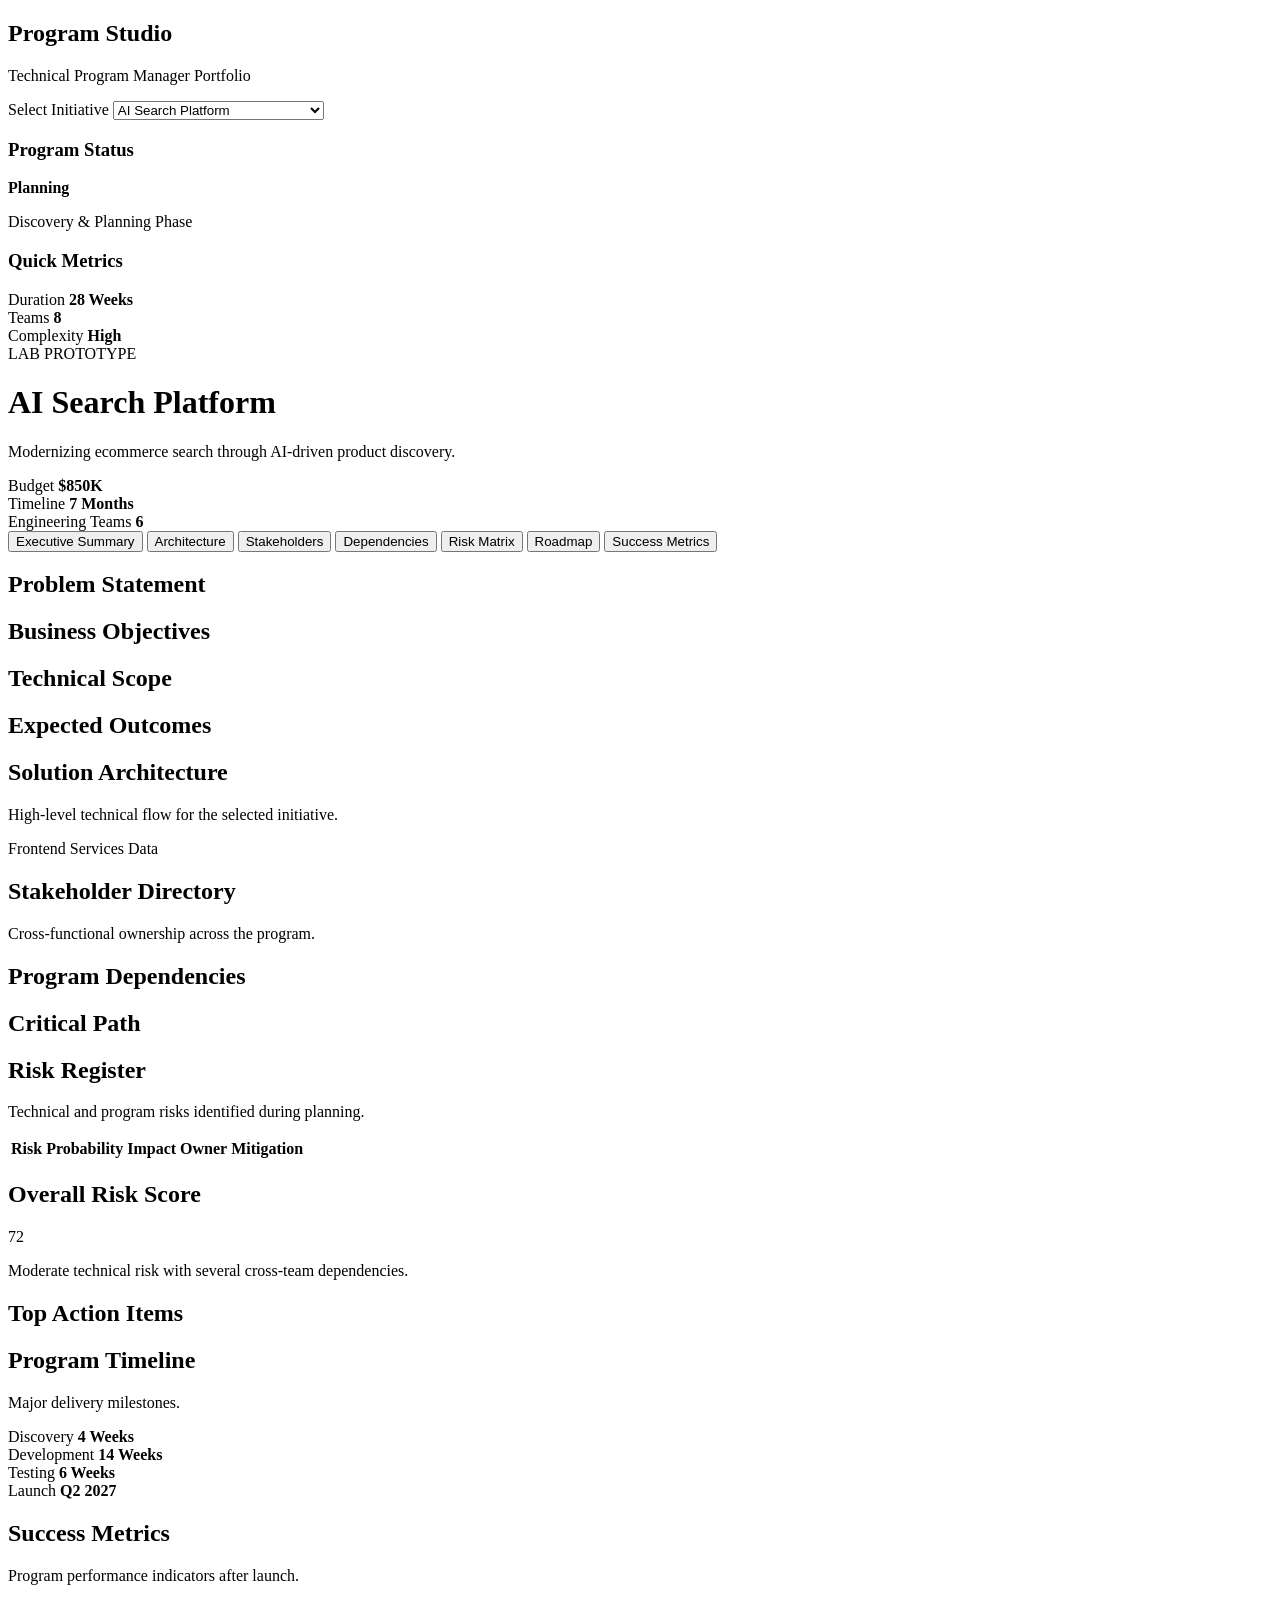
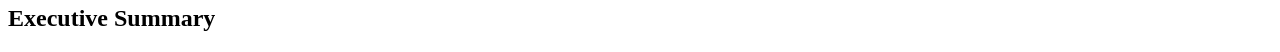
==== tpm-dashboard/index.html @ 2ed8edb3 "Create index.html" ====
<!DOCTYPE html>
<html lang="en">

<head>

    <meta charset="UTF-8">
    <meta name="viewport" content="width=device-width, initial-scale=1.0">

    <title>Technical Program Studio</title>

    <link rel="stylesheet" href="style.css">

    <link rel="preconnect" href="https://fonts.googleapis.com">
    <link rel="preconnect" href="https://fonts.gstatic.com" crossorigin>

    <link href="https://fonts.googleapis.com/css2?family=Inter:wght@300;400;500;600;700&display=swap" rel="stylesheet">

</head>

<body>

<div class="app">
    
<!-- Sidebar -->

    <aside class="sidebar">

        <div class="logo">

            <h2>Program Studio</h2>
            <p>Technical Program Manager Portfolio</p>

        </div>

        <div class="program-selector">

            <label>Select Initiative</label>

            <select id="programSelect">

                <option value="search">AI Search Platform</option>

                <option value="global">Global Ecommerce Expansion</option>

                <option value="recommendation">Recommendation Engine</option>

                <option value="identity">Identity & Authentication</option>

                <option value="privacy">Privacy Compliance Framework</option>

                <option value="payments">Payment Modernization</option>

                <option value="inventory">Inventory Synchronization</option>

                <option value="warehouse">Data Warehouse Migration</option>

                <option value="mobile">Mobile Commerce App</option>

                <option value="support">AI Customer Support</option>

                <option value="personalization">Personalization Platform</option>

                <option value="api">API Platform</option>

            </select>

        </div>

        <div class="sidebar-section">

            <h3>Program Status</h3>

            <div class="status-card">

                <span class="status-dot"></span>

                <div>

                    <strong id="statusLabel">Planning</strong>
                    <p id="statusDescription">Discovery & Planning Phase</p>

                </div>

            </div>

        </div>

        <div class="sidebar-section">

            <h3>Quick Metrics</h3>

            <div class="metric-mini">

                <span>Duration</span>
                <strong id="durationMini">28 Weeks</strong>

            </div>

            <div class="metric-mini">

                <span>Teams</span>
                <strong id="teamsMini">8</strong>

            </div>

            <div class="metric-mini">

                <span>Complexity</span>
                <strong id="complexityMini">High</strong>

            </div>

        </div>

    </aside>

<!-- Main Content -->

    <main class="main-content">


        <!-- HEADER -->

<header class="hero">
    <div>
        <span class="badge" id="badgeText">LAB PROTOTYPE</span>
        <h1 id="programTitle">
            AI Search Platform
        </h1>

                <p id="programSubtitle">

                    Modernizing ecommerce search through AI-driven product discovery.

                </p>

            </div>

            <div class="hero-stats">

                <div class="hero-stat">

                    <span>Budget</span>

                    <strong id="budget">$850K</strong>

                </div>

                <div class="hero-stat">

                    <span>Timeline</span>

                    <strong id="timeline">7 Months</strong>

                </div>

                <div class="hero-stat">

                    <span>Engineering Teams</span>

                    <strong id="engineeringTeams">6</strong>

                </div>

            </div>

        </header>


<!-- Navigation -->

        <nav class="tabs">

            <button class="tab active" data-tab="summary">

                Executive Summary

            </button>

            <button class="tab" data-tab="architecture">

                Architecture

            </button>

            <button class="tab" data-tab="stakeholders">

                Stakeholders

            </button>

            <button class="tab" data-tab="dependencies">

                Dependencies

            </button>

            <button class="tab" data-tab="risks">

                Risk Matrix

            </button>

            <button class="tab" data-tab="roadmap">

                Roadmap

            </button>

            <button class="tab" data-tab="kpis">

                Success Metrics

            </button>

        </nav>



        <!-- Summary -->

        <section class="tab-content active" id="summary">

            <div class="grid-2">

                <div class="card">

                    <h2>Problem Statement</h2>

                    <p id="problemStatement">

                    </p>

                </div>

                <div class="card">

                    <h2>Business Objectives</h2>

                    <ul id="objectiveList">

                    </ul>

                </div>

            </div>

            <div class="grid-2">

                <div class="card">

                    <h2>Technical Scope</h2>

                    <ul id="technicalScope">

                    </ul>

                </div>

                <div class="card">

                    <h2>Expected Outcomes</h2>

                    <ul id="expectedOutcomes">

                    </ul>

                </div>

            </div>

        </section>
        
        <!-- Architecture -->

        <section class="tab-content" id="architecture">

            <div class="card">

                <div class="section-header">

                    <div>
                        <h2>Solution Architecture</h2>
                        <p>High-level technical flow for the selected initiative.</p>
                    </div>

                    <div class="architecture-legend">

                        <span><span class="legend-dot frontend"></span>Frontend</span>
                        <span><span class="legend-dot service"></span>Services</span>
                        <span><span class="legend-dot data"></span>Data</span>

                    </div>

                </div>

                <div id="architectureDiagram" class="architecture-diagram">

                    <!-- JavaScript will build the architecture here -->

                </div>

            </div>

        </section>



        <!-- Stakeholders -->

        <section class="tab-content" id="stakeholders">

            <div class="section-title">

                <h2>Stakeholder Directory</h2>

                <p>Cross-functional ownership across the program.</p>

            </div>

            <div id="stakeholderGrid" class="stakeholder-grid">

                <!-- JS -->

            </div>

        </section>



        <!-- Dependencies -->

        <section class="tab-content" id="dependencies">

            <div class="grid-2">

                <div class="card">

                    <h2>Program Dependencies</h2>

                    <div id="dependencyList" class="dependency-list">

                        <!-- JS -->

                    </div>

                </div>

                <div class="card">

                    <h2>Critical Path</h2>

                    <div id="criticalPath" class="critical-path">

                        <!-- JS -->

                    </div>

                </div>

            </div>

        </section>



        <!-- Risk Matrix -->

        <section class="tab-content" id="risks">

            <div class="card">

                <div class="section-header">

                    <div>

                        <h2>Risk Register</h2>

                        <p>Technical and program risks identified during planning.</p>

                    </div>

                </div>

                <table class="risk-table">

                    <thead>

                        <tr>

                            <th>Risk</th>
                            <th>Probability</th>
                            <th>Impact</th>
                            <th>Owner</th>
                            <th>Mitigation</th>

                        </tr>

                    </thead>

                    <tbody id="riskTableBody">

                        <!-- JS -->

                    </tbody>

                </table>

            </div>


            <div class="grid-2">

                <div class="card">

                    <h2>Overall Risk Score</h2>

                    <div class="score-display">

                        <div class="score-circle">

                            <span id="riskScore">72</span>

                        </div>

                        <p id="riskSummary">

                            Moderate technical risk with several cross-team dependencies.

                        </p>

                    </div>

                </div>

                <div class="card">

                    <h2>Top Action Items</h2>

                    <ul id="riskActions">

                    </ul>

                </div>

            </div>

        </section>



        <!-- Roadmap -->

        <section class="tab-content" id="roadmap">

            <div class="card">

                <h2>Program Timeline</h2>

                <p class="section-subtitle">

                    Major delivery milestones.

                </p>

                <div id="timelineContainer" class="timeline-container">

                    <!-- JS -->

                </div>

            </div>



            <div class="grid-4 roadmap-stats">

                <div class="stat-card">

                    <span>Discovery</span>

                    <strong id="weeksDiscovery">4 Weeks</strong>

                </div>

                <div class="stat-card">

                    <span>Development</span>

                    <strong id="weeksDevelopment">14 Weeks</strong>

                </div>

                <div class="stat-card">

                    <span>Testing</span>

                    <strong id="weeksTesting">6 Weeks</strong>

                </div>

                <div class="stat-card">

                    <span>Launch</span>

                    <strong id="launchDate">Q2 2027</strong>

                </div>

            </div>

        </section>



        <!-- KPI -->

        <section class="tab-content" id="kpis">

            <div class="section-title">

                <h2>Success Metrics</h2>

                <p>Program performance indicators after launch.</p>

            </div>

            <div id="kpiGrid" class="kpi-grid">

                <!-- JS -->

            </div>



            <div class="card">

                <h2>Executive Summary</h2>

                <div id="executiveSummary" class="executive-summary">

                    <!-- JS -->

                </div>

            </div>

        </section>



    </main>

</div>

<script type="module" src="script.js"></script>

</body>

</html>
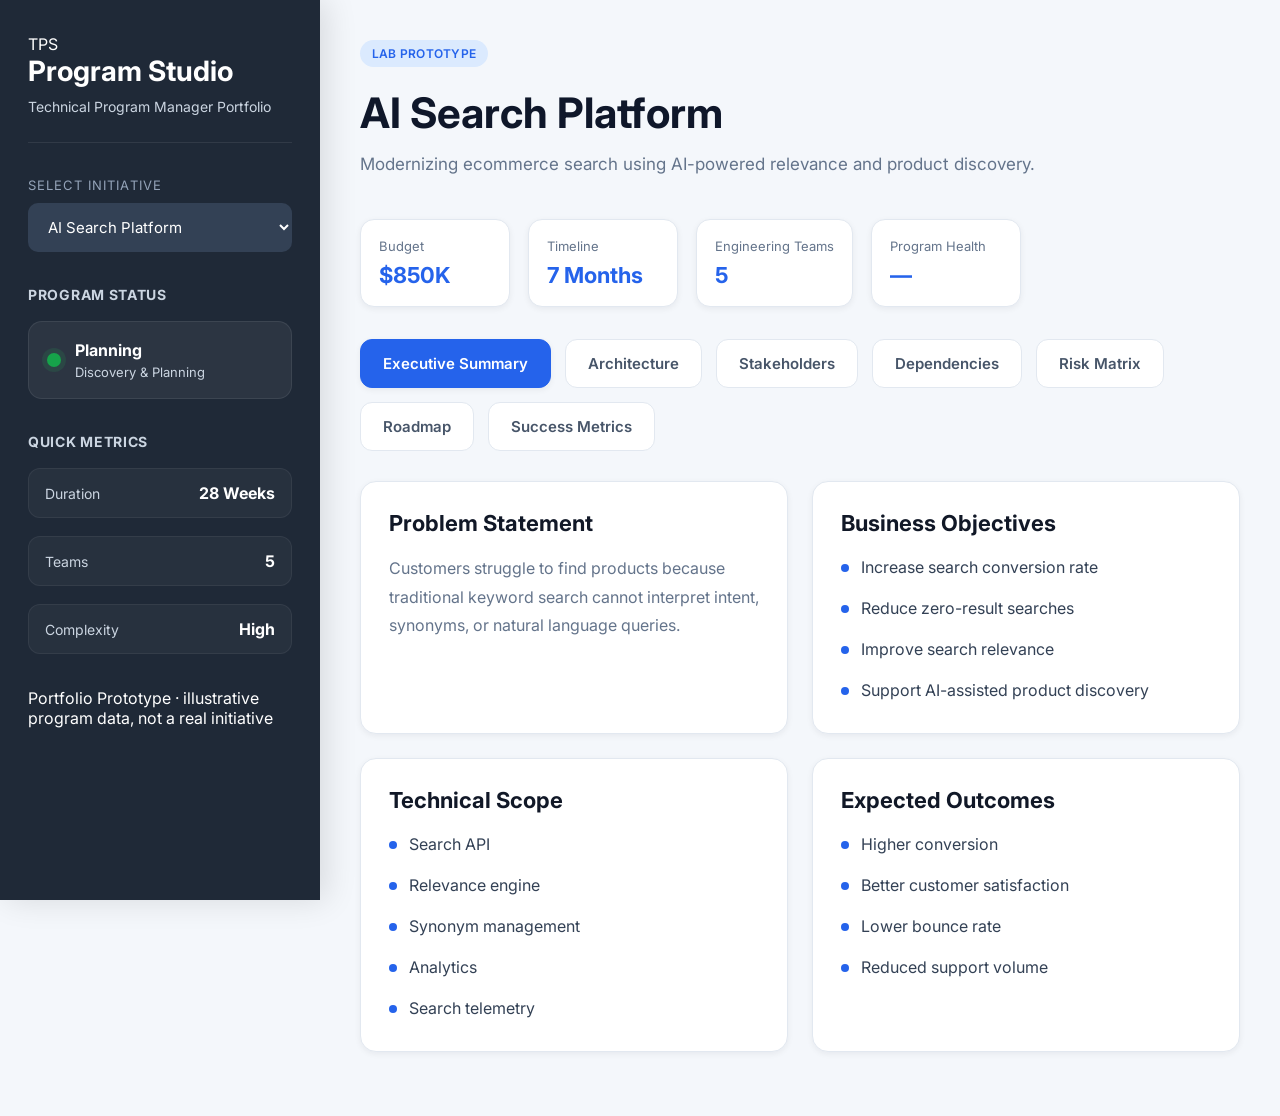
==== commit 311f1a36: "Update index.html" ====
--- a/tpm-dashboard/index.html
+++ b/tpm-dashboard/index.html
@@ -13,55 +13,43 @@
     <link rel="preconnect" href="https://fonts.googleapis.com">
     <link rel="preconnect" href="https://fonts.gstatic.com" crossorigin>
 
-    <link href="https://fonts.googleapis.com/css2?family=Inter:wght@300;400;500;600;700&display=swap" rel="stylesheet">
+    <link href="https://fonts.googleapis.com/css2?family=IBM+Plex+Mono:wght@400;500;600&family=Inter:wght@300;400;500;600;700;800&display=swap" rel="stylesheet">
 
 </head>
 
 <body>
 
 <div class="app">
-    
+
 <!-- Sidebar -->
 
     <aside class="sidebar">
 
         <div class="logo">
-
-            <h2>Program Studio</h2>
-            <p>Technical Program Manager Portfolio</p>
-
+            <span class="logo-mark">TPS</span>
+            <div>
+                <h2>Program Studio</h2>
+                <p>Technical Program Manager Portfolio</p>
+            </div>
         </div>
 
         <div class="program-selector">
 
-            <label>Select Initiative</label>
+            <label for="programSelect">Select Initiative</label>
 
             <select id="programSelect">
-
                 <option value="search">AI Search Platform</option>
-
                 <option value="global">Global Ecommerce Expansion</option>
-
                 <option value="recommendation">Recommendation Engine</option>
-
-                <option value="identity">Identity & Authentication</option>
-
+                <option value="identity">Identity &amp; Authentication</option>
                 <option value="privacy">Privacy Compliance Framework</option>
-
                 <option value="payments">Payment Modernization</option>
-
                 <option value="inventory">Inventory Synchronization</option>
-
                 <option value="warehouse">Data Warehouse Migration</option>
-
                 <option value="mobile">Mobile Commerce App</option>
-
                 <option value="support">AI Customer Support</option>
-
                 <option value="personalization">Personalization Platform</option>
-
                 <option value="api">API Platform</option>
-
             </select>
 
         </div>
@@ -71,16 +59,11 @@
             <h3>Program Status</h3>
 
             <div class="status-card">
-
-                <span class="status-dot"></span>
-
+                <span class="status-dot" id="statusDot"></span>
                 <div>
-
                     <strong id="statusLabel">Planning</strong>
-                    <p id="statusDescription">Discovery & Planning Phase</p>
-
-                </div>
-
+                    <p id="statusDescription">Discovery &amp; Planning Phase</p>
+                </div>
             </div>
 
         </div>
@@ -90,26 +73,24 @@
             <h3>Quick Metrics</h3>
 
             <div class="metric-mini">
-
                 <span>Duration</span>
                 <strong id="durationMini">28 Weeks</strong>
-
             </div>
 
             <div class="metric-mini">
-
                 <span>Teams</span>
                 <strong id="teamsMini">8</strong>
-
             </div>
 
             <div class="metric-mini">
-
                 <span>Complexity</span>
                 <strong id="complexityMini">High</strong>
-
-            </div>
-
+            </div>
+
+        </div>
+
+        <div class="sidebar-foot">
+            Portfolio Prototype &middot; illustrative program data, not a real initiative
         </div>
 
     </aside>
@@ -118,159 +99,77 @@
 
     <main class="main-content">
 
-
         <!-- HEADER -->
 
-<header class="hero">
-    <div>
-        <span class="badge" id="badgeText">LAB PROTOTYPE</span>
-        <h1 id="programTitle">
-            AI Search Platform
-        </h1>
-
+        <header class="hero">
+            <div class="hero-text">
+                <span class="badge" id="badgeText">LAB PROTOTYPE</span>
+                <h1 id="programTitle">AI Search Platform</h1>
                 <p id="programSubtitle">
-
                     Modernizing ecommerce search through AI-driven product discovery.
-
                 </p>
-
             </div>
 
             <div class="hero-stats">
-
                 <div class="hero-stat">
-
                     <span>Budget</span>
-
                     <strong id="budget">$850K</strong>
-
-                </div>
-
+                </div>
                 <div class="hero-stat">
-
                     <span>Timeline</span>
-
                     <strong id="timeline">7 Months</strong>
-
-                </div>
-
+                </div>
                 <div class="hero-stat">
-
                     <span>Engineering Teams</span>
-
                     <strong id="engineeringTeams">6</strong>
-
-                </div>
-
-            </div>
-
+                </div>
+                <div class="hero-stat is-health">
+                    <span>Program Health</span>
+                    <strong id="programHealth">&mdash;</strong>
+                </div>
+            </div>
         </header>
 
-
-<!-- Navigation -->
+        <!-- Navigation -->
 
         <nav class="tabs">
-
-            <button class="tab active" data-tab="summary">
-
-                Executive Summary
-
-            </button>
-
-            <button class="tab" data-tab="architecture">
-
-                Architecture
-
-            </button>
-
-            <button class="tab" data-tab="stakeholders">
-
-                Stakeholders
-
-            </button>
-
-            <button class="tab" data-tab="dependencies">
-
-                Dependencies
-
-            </button>
-
-            <button class="tab" data-tab="risks">
-
-                Risk Matrix
-
-            </button>
-
-            <button class="tab" data-tab="roadmap">
-
-                Roadmap
-
-            </button>
-
-            <button class="tab" data-tab="kpis">
-
-                Success Metrics
-
-            </button>
-
+            <button class="tab active" data-tab="summary">Executive Summary</button>
+            <button class="tab" data-tab="architecture">Architecture</button>
+            <button class="tab" data-tab="stakeholders">Stakeholders</button>
+            <button class="tab" data-tab="dependencies">Dependencies</button>
+            <button class="tab" data-tab="risks">Risk Matrix</button>
+            <button class="tab" data-tab="roadmap">Roadmap</button>
+            <button class="tab" data-tab="kpis">Success Metrics</button>
         </nav>
 
-
-
         <!-- Summary -->
 
         <section class="tab-content active" id="summary">
 
             <div class="grid-2">
-
-                <div class="card">
-
+                <div class="card">
                     <h2>Problem Statement</h2>
-
-                    <p id="problemStatement">
-
-                    </p>
-
-                </div>
-
-                <div class="card">
-
+                    <p id="problemStatement"></p>
+                </div>
+                <div class="card">
                     <h2>Business Objectives</h2>
-
-                    <ul id="objectiveList">
-
-                    </ul>
-
-                </div>
-
+                    <ul id="objectiveList" class="check-list"></ul>
+                </div>
             </div>
 
             <div class="grid-2">
-
-                <div class="card">
-
+                <div class="card">
                     <h2>Technical Scope</h2>
-
-                    <ul id="technicalScope">
-
-                    </ul>
-
-                </div>
-
-                <div class="card">
-
+                    <ul id="technicalScope" class="chip-list"></ul>
+                </div>
+                <div class="card">
                     <h2>Expected Outcomes</h2>
-
-                    <ul id="expectedOutcomes">
-
-                    </ul>
-
-                </div>
-
-            </div>
-
-        </section>
-        
+                    <ul id="expectedOutcomes" class="check-list"></ul>
+                </div>
+            </div>
+
+        </section>
+
         <!-- Architecture -->
 
         <section class="tab-content" id="architecture">
@@ -278,276 +177,159 @@
             <div class="card">
 
                 <div class="section-header">
-
                     <div>
                         <h2>Solution Architecture</h2>
-                        <p>High-level technical flow for the selected initiative.</p>
+                        <p>Request flow across the system, grouped by layer.</p>
                     </div>
 
                     <div class="architecture-legend">
-
                         <span><span class="legend-dot frontend"></span>Frontend</span>
                         <span><span class="legend-dot service"></span>Services</span>
                         <span><span class="legend-dot data"></span>Data</span>
-
                     </div>
-
                 </div>
 
                 <div id="architectureDiagram" class="architecture-diagram">
-
-                    <!-- JavaScript will build the architecture here -->
-
-                </div>
-
-            </div>
-
-        </section>
-
-
+                    <!-- JavaScript builds the lanes + connectors here -->
+                </div>
+
+            </div>
+
+        </section>
 
         <!-- Stakeholders -->
 
         <section class="tab-content" id="stakeholders">
 
             <div class="section-title">
-
                 <h2>Stakeholder Directory</h2>
-
                 <p>Cross-functional ownership across the program.</p>
-
-            </div>
-
-            <div id="stakeholderGrid" class="stakeholder-grid">
-
-                <!-- JS -->
-
-            </div>
-
-        </section>
-
-
+            </div>
+
+            <div id="stakeholderGrid" class="stakeholder-grid"></div>
+
+        </section>
 
         <!-- Dependencies -->
 
         <section class="tab-content" id="dependencies">
 
             <div class="grid-2">
-
-                <div class="card">
-
+                <div class="card">
                     <h2>Program Dependencies</h2>
-
-                    <div id="dependencyList" class="dependency-list">
-
-                        <!-- JS -->
-
+                    <div id="dependencyList" class="dependency-list"></div>
+                </div>
+                <div class="card">
+                    <h2>Critical Path</h2>
+                    <p class="section-subtitle">Dependencies not yet complete, in delivery order.</p>
+                    <div id="criticalPath" class="critical-path"></div>
+                </div>
+            </div>
+
+        </section>
+
+        <!-- Risk Matrix -->
+
+        <section class="tab-content" id="risks">
+
+            <div class="card">
+
+                <div class="section-header">
+                    <div>
+                        <h2>Risk Register</h2>
+                        <p>Plotted by probability and impact, identified during planning.</p>
                     </div>
-
-                </div>
-
-                <div class="card">
-
-                    <h2>Critical Path</h2>
-
-                    <div id="criticalPath" class="critical-path">
-
-                        <!-- JS -->
-
+                </div>
+
+                <div class="risk-matrix-wrapper">
+                    <div id="riskMatrix" class="risk-matrix"></div>
+                </div>
+
+            </div>
+
+            <div class="grid-2">
+                <div class="card">
+                    <h2>Risk Detail</h2>
+                    <table class="risk-table">
+                        <thead>
+                            <tr>
+                                <th>Risk</th>
+                                <th>Probability</th>
+                                <th>Impact</th>
+                                <th>Owner</th>
+                                <th>Mitigation</th>
+                            </tr>
+                        </thead>
+                        <tbody id="riskTableBody"></tbody>
+                    </table>
+                </div>
+
+                <div class="card">
+                    <h2>Composite Severity</h2>
+                    <div class="score-display">
+                        <div class="score-bar-wrap">
+                            <div class="score-bar-track">
+                                <div class="score-bar-fill" id="riskScoreBar"></div>
+                            </div>
+                            <span class="score-bar-value"><strong id="riskScore">72</strong> / 100</span>
+                        </div>
+                        <p id="riskSummary">Moderate technical risk with several cross-team dependencies.</p>
                     </div>
-
-                </div>
-
-            </div>
-
-        </section>
-
-
-
-        <!-- Risk Matrix -->
-
-        <section class="tab-content" id="risks">
+                    <h3 class="mini-heading">Top Action Items</h3>
+                    <ul id="riskActions" class="check-list"></ul>
+                </div>
+            </div>
+
+        </section>
+
+        <!-- Roadmap -->
+
+        <section class="tab-content" id="roadmap">
 
             <div class="card">
-
-                <div class="section-header">
-
-                    <div>
-
-                        <h2>Risk Register</h2>
-
-                        <p>Technical and program risks identified during planning.</p>
-
-                    </div>
-
-                </div>
-
-                <table class="risk-table">
-
-                    <thead>
-
-                        <tr>
-
-                            <th>Risk</th>
-                            <th>Probability</th>
-                            <th>Impact</th>
-                            <th>Owner</th>
-                            <th>Mitigation</th>
-
-                        </tr>
-
-                    </thead>
-
-                    <tbody id="riskTableBody">
-
-                        <!-- JS -->
-
-                    </tbody>
-
-                </table>
-
-            </div>
-
-
-            <div class="grid-2">
-
-                <div class="card">
-
-                    <h2>Overall Risk Score</h2>
-
-                    <div class="score-display">
-
-                        <div class="score-circle">
-
-                            <span id="riskScore">72</span>
-
-                        </div>
-
-                        <p id="riskSummary">
-
-                            Moderate technical risk with several cross-team dependencies.
-
-                        </p>
-
-                    </div>
-
-                </div>
-
-                <div class="card">
-
-                    <h2>Top Action Items</h2>
-
-                    <ul id="riskActions">
-
-                    </ul>
-
-                </div>
-
-            </div>
-
-        </section>
-
-
-
-        <!-- Roadmap -->
-
-        <section class="tab-content" id="roadmap">
+                <h2>Program Timeline</h2>
+                <p class="section-subtitle">Major delivery milestones. Current phase reflects live program status.</p>
+                <div id="timelineContainer" class="timeline-container"></div>
+            </div>
+
+            <div class="grid-4 roadmap-stats">
+                <div class="stat-card">
+                    <span>Discovery</span>
+                    <strong id="weeksDiscovery">4 Weeks</strong>
+                </div>
+                <div class="stat-card">
+                    <span>Development</span>
+                    <strong id="weeksDevelopment">14 Weeks</strong>
+                </div>
+                <div class="stat-card">
+                    <span>Testing</span>
+                    <strong id="weeksTesting">6 Weeks</strong>
+                </div>
+                <div class="stat-card">
+                    <span>Launch</span>
+                    <strong id="launchDate">Q2 2027</strong>
+                </div>
+            </div>
+
+        </section>
+
+        <!-- KPI -->
+
+        <section class="tab-content" id="kpis">
+
+            <div class="section-title">
+                <h2>Success Metrics</h2>
+                <p>Program performance indicators after launch.</p>
+            </div>
+
+            <div id="kpiGrid" class="kpi-grid"></div>
 
             <div class="card">
-
-                <h2>Program Timeline</h2>
-
-                <p class="section-subtitle">
-
-                    Major delivery milestones.
-
-                </p>
-
-                <div id="timelineContainer" class="timeline-container">
-
-                    <!-- JS -->
-
-                </div>
-
-            </div>
-
-
-
-            <div class="grid-4 roadmap-stats">
-
-                <div class="stat-card">
-
-                    <span>Discovery</span>
-
-                    <strong id="weeksDiscovery">4 Weeks</strong>
-
-                </div>
-
-                <div class="stat-card">
-
-                    <span>Development</span>
-
-                    <strong id="weeksDevelopment">14 Weeks</strong>
-
-                </div>
-
-                <div class="stat-card">
-
-                    <span>Testing</span>
-
-                    <strong id="weeksTesting">6 Weeks</strong>
-
-                </div>
-
-                <div class="stat-card">
-
-                    <span>Launch</span>
-
-                    <strong id="launchDate">Q2 2027</strong>
-
-                </div>
-
-            </div>
-
-        </section>
-
-
-
-        <!-- KPI -->
-
-        <section class="tab-content" id="kpis">
-
-            <div class="section-title">
-
-                <h2>Success Metrics</h2>
-
-                <p>Program performance indicators after launch.</p>
-
-            </div>
-
-            <div id="kpiGrid" class="kpi-grid">
-
-                <!-- JS -->
-
-            </div>
-
-
-
-            <div class="card">
-
                 <h2>Executive Summary</h2>
-
-                <div id="executiveSummary" class="executive-summary">
-
-                    <!-- JS -->
-
-                </div>
-
-            </div>
-
-        </section>
-
-
+                <div id="executiveSummary" class="executive-summary"></div>
+            </div>
+
+        </section>
 
     </main>
 
--- a/tpm-dashboard/style.css
+++ b/tpm-dashboard/style.css
@@ -0,0 +1,1957 @@
+:root{
+
+    --bg:#f4f7fb;
+    --surface:#ffffff;
+    --surface-2:#f9fbfd;
+
+    --sidebar:#1f2937;
+    --sidebar-light:#334155;
+
+    --primary:#2563eb;
+    --primary-light:#dbeafe;
+
+    --success:#16a34a;
+    --warning:#d97706;
+    --danger:#dc2626;
+
+    --text:#111827;
+    --text-light:#64748b;
+
+    --border:#e2e8f0;
+
+    --shadow-sm:0 2px 6px rgba(15,23,42,.06);
+    --shadow:0 10px 30px rgba(15,23,42,.08);
+    --shadow-lg:0 18px 40px rgba(15,23,42,.12);
+
+    --radius:14px;
+
+    --transition:.25s ease;
+
+}
+
+*{
+    margin:0;
+    padding:0;
+    box-sizing:border-box;
+}
+
+html{
+    scroll-behavior:smooth;
+}
+
+body{
+
+    font-family:'Inter',sans-serif;
+    background:var(--bg);
+    color:var(--text);
+
+    min-height:100vh;
+
+}
+
+img{
+    max-width:100%;
+    display:block;
+}
+
+button,
+select{
+
+    font-family:inherit;
+
+}
+
+ul{
+
+    list-style:none;
+
+}
+
+a{
+
+    text-decoration:none;
+    color:inherit;
+
+}
+
+::-webkit-scrollbar{
+
+    width:10px;
+
+}
+
+::-webkit-scrollbar-track{
+
+    background:#eef2f7;
+
+}
+
+::-webkit-scrollbar-thumb{
+
+    background:#c7d2e0;
+    border-radius:20px;
+
+}
+
+::-webkit-scrollbar-thumb:hover{
+
+    background:#94a3b8;
+
+}
+.app{
+
+    display:grid;
+
+    grid-template-columns:320px 1fr;
+
+    min-height:100vh;
+
+}
+
+.sidebar{
+
+    background:var(--sidebar);
+
+    color:white;
+
+    display:flex;
+    flex-direction:column;
+
+    padding:34px 28px;
+
+    gap:34px;
+
+    box-shadow:6px 0 30px rgba(0,0,0,.12);
+
+    position:sticky;
+    top:0;
+
+    height:100vh;
+
+    overflow:auto;
+
+}
+
+.logo{
+
+    border-bottom:1px solid rgba(255,255,255,.08);
+
+    padding-bottom:24px;
+
+}
+
+.logo h2{
+
+    font-size:28px;
+
+    font-weight:700;
+
+    margin-bottom:8px;
+
+}
+
+.logo p{
+
+    color:#cbd5e1;
+
+    font-size:14px;
+
+    line-height:1.6;
+
+}
+
+.program-selector{
+
+    display:flex;
+
+    flex-direction:column;
+
+    gap:10px;
+
+}
+
+.program-selector label{
+
+    font-size:13px;
+
+    text-transform:uppercase;
+
+    letter-spacing:.08em;
+
+    color:#94a3b8;
+
+}
+
+.program-selector select{
+
+    background:#334155;
+
+    color:white;
+
+    border:none;
+
+    border-radius:10px;
+
+    padding:14px 16px;
+
+    font-size:15px;
+
+    cursor:pointer;
+
+    transition:var(--transition);
+
+}
+
+.program-selector select:hover{
+
+    background:#3d4f67;
+
+}
+
+.program-selector select:focus{
+
+    outline:2px solid var(--primary);
+
+}
+
+.sidebar-section{
+
+    display:flex;
+
+    flex-direction:column;
+
+    gap:18px;
+
+}
+
+.sidebar-section h3{
+
+    color:#cbd5e1;
+
+    font-size:14px;
+
+    letter-spacing:.05em;
+
+    text-transform:uppercase;
+
+}
+
+.status-card{
+
+    display:flex;
+
+    align-items:center;
+
+    gap:14px;
+
+    padding:18px;
+
+    border-radius:14px;
+
+    background:rgba(255,255,255,.06);
+
+    border:1px solid rgba(255,255,255,.08);
+
+}
+
+.status-card strong{
+
+    display:block;
+
+    margin-bottom:4px;
+
+}
+
+.status-card p{
+
+    color:#cbd5e1;
+
+    font-size:13px;
+
+}
+
+.status-dot{
+
+    width:14px;
+
+    height:14px;
+
+    border-radius:50%;
+
+    background:var(--success);
+
+    box-shadow:
+
+        0 0 0 5px rgba(34,197,94,.12);
+
+}
+
+.metric-mini{
+
+    display:flex;
+
+    justify-content:space-between;
+
+    align-items:center;
+
+    padding:14px 16px;
+
+    background:rgba(255,255,255,.04);
+
+    border-radius:12px;
+
+    border:1px solid rgba(255,255,255,.06);
+
+    transition:var(--transition);
+
+}
+
+.metric-mini:hover{
+
+    transform:translateX(4px);
+
+    background:rgba(255,255,255,.08);
+
+}
+
+.metric-mini span{
+
+    color:#cbd5e1;
+
+    font-size:14px;
+
+}
+
+.metric-mini strong{
+
+    font-size:16px;
+
+}
+
+.main-content{
+
+    padding:40px;
+
+    overflow:auto;
+
+}
+
+.hero{
+    display:flex;
+    justify-content:space-between;
+    align-items:flex-start;
+    gap:40px;
+    margin-bottom:32px;
+}
+
+.badge {
+    display: inline-block;
+    background: #dbeafe;
+    color: #2563eb;
+    padding: 8px 16px;
+    border-radius: 30px;
+    font-size: 12px;
+    font-weight: 700;
+    letter-spacing: .1em;
+    text-transform: uppercase;
+    margin-bottom: 20px;
+}
+
+.hero h1{
+    font-size:42px;
+    font-weight:700;
+    margin-bottom:12px;
+    color:#0f172a;
+}
+
+.hero p{
+    max-width:700px;
+    color:var(--text-light);
+    line-height:1.7;
+    font-size:17px;
+}
+.hero-stats{
+
+    display:flex;
+
+    gap:18px;
+
+    flex-wrap:wrap;
+
+}
+
+.hero-stat{
+
+    min-width:150px;
+
+    background:white;
+
+    border:1px solid var(--border);
+
+    border-radius:14px;
+
+    padding:18px;
+
+    box-shadow:var(--shadow-sm);
+
+    transition:var(--transition);
+
+}
+
+.hero-stat:hover{
+
+    transform:translateY(-4px);
+
+    box-shadow:var(--shadow);
+
+}
+
+.hero-stat span{
+
+    display:block;
+
+    color:var(--text-light);
+
+    font-size:13px;
+
+    margin-bottom:8px;
+
+}
+
+.hero-stat strong{
+
+    font-size:22px;
+
+    color:var(--primary);
+
+}
+
+.section-title{
+
+    margin-bottom:24px;
+
+}
+
+.section-title h2{
+
+    font-size:28px;
+
+    margin-bottom:8px;
+
+}
+
+.section-title p{
+
+    color:var(--text-light);
+
+}
+
+.grid-2{
+
+    display:grid;
+
+    grid-template-columns:repeat(2,1fr);
+
+    gap:24px;
+
+    margin-bottom:24px;
+
+}
+
+.grid-4{
+
+    display:grid;
+
+    grid-template-columns:repeat(4,1fr);
+
+    gap:22px;
+
+}
+
+.card{
+
+    background:var(--surface);
+
+    border-radius:16px;
+
+    border:1px solid var(--border);
+
+    padding:28px;
+
+    box-shadow:var(--shadow-sm);
+
+    transition:var(--transition);
+
+}
+
+.card:hover{
+
+    transform:translateY(-4px);
+
+    box-shadow:var(--shadow);
+
+}
+
+.card h2{
+
+    margin-bottom:18px;
+
+    font-size:22px;
+
+}
+
+.card p{
+
+    color:var(--text-light);
+
+    line-height:1.8;
+
+}
+
+.card ul{
+
+    display:flex;
+
+    flex-direction:column;
+
+    gap:14px;
+
+}
+
+.card li{
+
+    display:flex;
+
+    align-items:flex-start;
+
+    gap:12px;
+
+    line-height:1.7;
+
+    color:#334155;
+
+}
+
+.card li::before{
+
+    content:"";
+
+    width:8px;
+
+    height:8px;
+
+    margin-top:10px;
+
+    border-radius:50%;
+
+    background:var(--primary);
+
+    flex-shrink:0;
+
+}
+
+.tabs{
+
+    display:flex;
+
+    flex-wrap:wrap;
+
+    gap:14px;
+
+    margin-bottom:30px;
+
+}
+
+.tab{
+
+    border:none;
+
+    background:white;
+
+    border:1px solid var(--border);
+
+    border-radius:12px;
+
+    padding:14px 22px;
+
+    cursor:pointer;
+
+    font-size:15px;
+
+    font-weight:600;
+
+    color:#475569;
+
+    transition:var(--transition);
+
+}
+
+.tab:hover{
+
+    background:var(--primary-light);
+
+    color:var(--primary);
+
+    transform:translateY(-2px);
+
+}
+
+.tab.active{
+
+    background:var(--primary);
+
+    color:white;
+
+    border-color:var(--primary);
+
+    box-shadow:var(--shadow-sm);
+
+}
+
+.tab-content{
+
+    display:none;
+
+    animation:fadeUp .35s ease;
+
+}
+
+.tab-content.active{
+
+    display:block;
+
+}
+
+@keyframes fadeUp{
+
+    from{
+
+        opacity:0;
+        transform:translateY(16px);
+
+    }
+
+    to{
+
+        opacity:1;
+        transform:translateY(0);
+
+    }
+
+}
+
+.section-header{
+
+    display:flex;
+
+    justify-content:space-between;
+
+    align-items:center;
+
+    margin-bottom:24px;
+
+    gap:30px;
+
+}
+
+.section-header h2{
+
+    margin-bottom:8px;
+
+}
+
+.section-header p{
+
+    color:var(--text-light);
+
+}
+
+.section-subtitle{
+
+    margin-bottom:24px;
+
+}
+
+.architecture-legend{
+
+    display:flex;
+
+    gap:20px;
+
+    align-items:center;
+
+    font-size:14px;
+
+    color:#64748b;
+
+}
+
+.architecture-legend span{
+
+    display:flex;
+
+    align-items:center;
+
+    gap:8px;
+
+}
+
+.legend-dot{
+
+    width:12px;
+    height:12px;
+    border-radius:50%;
+
+}
+
+.legend-dot.frontend{
+
+    background:#3b82f6;
+
+}
+
+.legend-dot.service{
+
+    background:#10b981;
+
+}
+
+.legend-dot.data{
+
+    background:#f59e0b;
+
+}
+
+.architecture-diagram{
+
+    display:flex;
+
+    justify-content:center;
+
+    align-items:center;
+
+    gap:22px;
+
+    flex-wrap:wrap;
+
+    min-height:300px;
+
+    padding:35px;
+
+    background:#f8fafc;
+
+    border:2px dashed #dbe4ef;
+
+    border-radius:16px;
+
+}
+
+.arch-node{
+
+    width:170px;
+
+    min-height:90px;
+
+    border-radius:14px;
+
+    background:white;
+
+    border:1px solid var(--border);
+
+    box-shadow:var(--shadow-sm);
+
+    display:flex;
+
+    flex-direction:column;
+
+    justify-content:center;
+
+    align-items:center;
+
+    text-align:center;
+
+    padding:18px;
+
+    transition:var(--transition);
+
+    position:relative;
+
+}
+
+.arch-node:hover{
+
+    transform:translateY(-8px);
+
+    box-shadow:var(--shadow);
+
+}
+
+.arch-node h4{
+
+    font-size:16px;
+
+    margin-bottom:8px;
+
+}
+
+.arch-node p{
+
+    font-size:13px;
+
+    color:#64748b;
+
+}
+
+.arch-node.frontend{
+
+    border-top:5px solid #3b82f6;
+
+}
+
+.arch-node.service{
+
+    border-top:5px solid #10b981;
+
+}
+
+.arch-node.data{
+
+    border-top:5px solid #f59e0b;
+
+}
+
+.arch-connector{
+
+    width:60px;
+
+    height:4px;
+
+    background:#cbd5e1;
+
+    border-radius:10px;
+
+    position:relative;
+
+}
+
+.arch-connector::after{
+
+    content:"";
+
+    position:absolute;
+
+    right:-8px;
+    top:-4px;
+
+    border-left:10px solid #cbd5e1;
+    border-top:6px solid transparent;
+    border-bottom:6px solid transparent;
+
+}
+
+.stakeholder-grid{
+
+    display:grid;
+
+    grid-template-columns:repeat(auto-fit,minmax(250px,1fr));
+
+    gap:22px;
+
+}
+
+.stakeholder-card{
+
+    background:white;
+
+    border-radius:16px;
+
+    border:1px solid var(--border);
+
+    padding:24px;
+
+    transition:var(--transition);
+
+    box-shadow:var(--shadow-sm);
+
+}
+
+.stakeholder-card:hover{
+
+    transform:translateY(-6px);
+
+    box-shadow:var(--shadow);
+
+}
+
+.stakeholder-icon{
+
+    width:60px;
+    height:60px;
+
+    border-radius:50%;
+
+    background:var(--primary-light);
+
+    display:flex;
+
+    justify-content:center;
+
+    align-items:center;
+
+    font-size:26px;
+
+    margin-bottom:18px;
+
+}
+
+.stakeholder-card h3{
+
+    font-size:20px;
+
+    margin-bottom:12px;
+
+}
+
+.stakeholder-role{
+
+    font-weight:600;
+
+    color:var(--primary);
+
+    margin-bottom:12px;
+
+}
+
+.stakeholder-card p{
+
+    color:#64748b;
+
+    line-height:1.7;
+
+}
+
+.stakeholder-tags{
+
+    display:flex;
+
+    flex-wrap:wrap;
+
+    gap:8px;
+
+    margin-top:18px;
+
+}
+
+.stakeholder-tags span{
+
+    padding:6px 10px;
+
+    background:#eff6ff;
+
+    color:var(--primary);
+
+    border-radius:20px;
+
+    font-size:12px;
+
+    font-weight:600;
+
+}
+
+.dependency-list{
+
+    display:flex;
+
+    flex-direction:column;
+
+    gap:16px;
+
+}
+
+.dependency-item{
+
+    display:flex;
+
+    justify-content:space-between;
+
+    align-items:center;
+
+    padding:16px 18px;
+
+    border:1px solid var(--border);
+
+    border-radius:12px;
+
+    background:white;
+
+    transition:var(--transition);
+
+}
+
+.dependency-item:hover{
+
+    transform:translateX(5px);
+
+    box-shadow:var(--shadow-sm);
+
+}
+
+.dependency-left{
+
+    display:flex;
+
+    align-items:center;
+
+    gap:14px;
+
+}
+
+.dependency-icon{
+
+    width:42px;
+    height:42px;
+
+    border-radius:50%;
+
+    display:flex;
+
+    justify-content:center;
+
+    align-items:center;
+
+    font-weight:700;
+
+    color:white;
+
+}
+
+.dep-complete{
+
+    background:var(--success);
+
+}
+
+.dep-progress{
+
+    background:var(--warning);
+
+}
+
+.dep-blocked{
+
+    background:var(--danger);
+
+}
+
+.dependency-info h4{
+
+    margin-bottom:4px;
+
+    font-size:16px;
+
+}
+
+.dependency-info p{
+
+    color:#64748b;
+
+    font-size:13px;
+
+}
+
+.dependency-status{
+
+    padding:8px 14px;
+
+    border-radius:20px;
+
+    font-size:13px;
+
+    font-weight:600;
+
+}
+
+.status-complete{
+
+    background:#dcfce7;
+
+    color:#15803d;
+
+}
+
+.status-progress{
+
+    background:#fef3c7;
+
+    color:#b45309;
+
+}
+
+.status-blocked{
+
+    background:#fee2e2;
+
+    color:#b91c1c;
+
+}
+
+.critical-path{
+
+    display:flex;
+
+    flex-direction:column;
+
+    gap:18px;
+
+}
+
+.path-step{
+
+    display:flex;
+
+    align-items:center;
+
+    gap:18px;
+
+}
+
+.path-circle{
+
+    width:48px;
+    height:48px;
+
+    border-radius:50%;
+
+    background:var(--primary);
+
+    color:white;
+
+    display:flex;
+
+    align-items:center;
+
+    justify-content:center;
+
+    font-weight:700;
+
+    flex-shrink:0;
+
+}
+
+.path-content{
+
+    flex:1;
+
+    background:#f8fafc;
+
+    border-radius:12px;
+
+    border:1px solid var(--border);
+
+    padding:16px;
+
+}
+
+.path-content h4{
+
+    margin-bottom:6px;
+
+    font-size:16px;
+
+}
+
+.path-content p{
+
+    color:#64748b;
+
+    font-size:14px;
+
+    line-height:1.6;
+
+}
+
+.path-line{
+
+    width:2px;
+
+    height:34px;
+
+    background:#cbd5e1;
+
+    margin-left:23px;
+
+}
+.badge{
+
+    display:inline-flex;
+
+    align-items:center;
+
+    padding:6px 12px;
+
+    border-radius:999px;
+
+    font-size:12px;
+
+    font-weight:600;
+
+    letter-spacing:.02em;
+
+}
+
+.badge.high{
+
+    background:#fee2e2;
+
+    color:#b91c1c;
+
+}
+
+.badge.medium{
+
+    background:#fef3c7;
+
+    color:#b45309;
+
+}
+
+.badge.low{
+
+    background:#dcfce7;
+
+    color:#15803d;
+
+}
+
+.empty-state{
+
+    display:flex;
+
+    flex-direction:column;
+
+    justify-content:center;
+
+    align-items:center;
+
+    text-align:center;
+
+    min-height:220px;
+
+    color:#94a3b8;
+
+    gap:12px;
+
+}
+
+.empty-state svg{
+
+    width:70px;
+
+    height:70px;
+
+    opacity:.35;
+
+}
+
+.risk-table{
+
+    width:100%;
+
+    border-collapse:collapse;
+
+    margin-top:10px;
+
+}
+
+.risk-table thead{
+
+    background:#f8fafc;
+
+}
+
+.risk-table th{
+
+    text-align:left;
+
+    padding:18px;
+
+    font-size:14px;
+
+    text-transform:uppercase;
+
+    letter-spacing:.05em;
+
+    color:#64748b;
+
+    border-bottom:1px solid var(--border);
+
+}
+
+.risk-table td{
+
+    padding:18px;
+
+    border-bottom:1px solid var(--border);
+
+    vertical-align:top;
+
+}
+
+.risk-table tbody tr{
+
+    transition:var(--transition);
+
+}
+
+.risk-table tbody tr:hover{
+
+    background:#f8fafc;
+
+}
+
+.risk-high{
+
+    color:#dc2626;
+
+    font-weight:600;
+
+}
+
+.risk-medium{
+
+    color:#d97706;
+
+    font-weight:600;
+
+}
+
+.risk-low{
+
+    color:#16a34a;
+
+    font-weight:600;
+
+}
+
+.score-display{
+
+    display:flex;
+
+    flex-direction:column;
+
+    align-items:center;
+
+    justify-content:center;
+
+    gap:24px;
+
+    padding:30px;
+
+}
+
+.score-circle{
+
+    width:180px;
+
+    height:180px;
+
+    border-radius:50%;
+
+    background:conic-gradient(
+        var(--primary) 0deg,
+        var(--primary) 260deg,
+        #e5e7eb 260deg,
+        #e5e7eb 360deg
+    );
+
+    display:flex;
+
+    align-items:center;
+
+    justify-content:center;
+
+    position:relative;
+
+}
+
+.score-circle::before{
+
+    content:"";
+
+    position:absolute;
+
+    width:135px;
+
+    height:135px;
+
+    border-radius:50%;
+
+    background:white;
+
+}
+
+.score-circle span{
+
+    position:relative;
+
+    z-index:2;
+
+    font-size:42px;
+
+    font-weight:700;
+
+    color:var(--primary);
+
+}
+
+.score-display p{
+
+    max-width:400px;
+
+    text-align:center;
+
+}
+
+#riskActions{
+
+    display:flex;
+
+    flex-direction:column;
+
+    gap:16px;
+
+}
+
+#riskActions li{
+
+    padding:16px;
+
+    background:#f8fafc;
+
+    border:1px solid var(--border);
+
+    border-radius:12px;
+
+}
+
+.timeline-container{
+
+    display:flex;
+
+    justify-content:space-between;
+
+    align-items:flex-start;
+
+    gap:20px;
+
+    margin-top:30px;
+
+    position:relative;
+
+}
+
+.timeline-container::before{
+
+    content:"";
+
+    position:absolute;
+
+    left:0;
+
+    right:0;
+
+    top:34px;
+
+    height:4px;
+
+    background:#dbe4ef;
+
+    z-index:1;
+
+}
+
+.timeline-step{
+
+    position:relative;
+
+    z-index:2;
+
+    flex:1;
+
+    text-align:center;
+
+}
+
+.timeline-dot{
+
+    width:70px;
+
+    height:70px;
+
+    border-radius:50%;
+
+    background:var(--primary);
+
+    color:white;
+
+    margin:0 auto 18px;
+
+    display:flex;
+
+    align-items:center;
+
+    justify-content:center;
+
+    font-weight:700;
+
+    box-shadow:var(--shadow);
+
+}
+
+.timeline-step h4{
+
+    margin-bottom:8px;
+
+}
+
+.timeline-step p{
+
+    color:#64748b;
+
+    font-size:14px;
+
+    line-height:1.6;
+
+}
+
+.roadmap-stats{
+
+    margin-top:32px;
+
+}
+
+.stat-card{
+
+    background:white;
+
+    border:1px solid var(--border);
+
+    border-radius:14px;
+
+    padding:24px;
+
+    text-align:center;
+
+    transition:var(--transition);
+
+    box-shadow:var(--shadow-sm);
+
+}
+
+.stat-card:hover{
+
+    transform:translateY(-5px);
+
+    box-shadow:var(--shadow);
+
+}
+
+.stat-card span{
+
+    display:block;
+
+    color:#64748b;
+
+    margin-bottom:10px;
+
+}
+
+.stat-card strong{
+
+    font-size:26px;
+
+    color:var(--primary);
+
+}
+
+.kpi-grid{
+
+    display:grid;
+
+    grid-template-columns:repeat(auto-fit,minmax(220px,1fr));
+
+    gap:24px;
+
+    margin-bottom:28px;
+
+}
+
+.kpi-card{
+
+    background:white;
+
+    border-radius:16px;
+
+    border:1px solid var(--border);
+
+    padding:26px;
+
+    transition:var(--transition);
+
+    box-shadow:var(--shadow-sm);
+
+}
+
+.kpi-card:hover{
+
+    transform:translateY(-6px);
+
+    box-shadow:var(--shadow);
+
+}
+
+.kpi-card h3{
+
+    margin-bottom:20px;
+
+    font-size:18px;
+
+}
+
+.kpi-value{
+
+    font-size:42px;
+
+    font-weight:700;
+
+    color:var(--primary);
+
+    margin-bottom:14px;
+
+}
+
+.kpi-target{
+
+    color:#64748b;
+
+    margin-bottom:18px;
+
+    font-size:14px;
+
+}
+
+.progress{
+
+    width:100%;
+
+    height:10px;
+
+    background:#e5e7eb;
+
+    border-radius:999px;
+
+    overflow:hidden;
+
+}
+
+.progress-fill{
+
+    height:100%;
+
+    background:linear-gradient(
+        90deg,
+        var(--primary),
+        #60a5fa
+    );
+
+    border-radius:999px;
+
+}
+
+.executive-summary{
+
+    display:grid;
+
+    grid-template-columns:repeat(2,1fr);
+
+    gap:24px;
+
+}
+
+.executive-item{
+
+    padding:22px;
+
+    border-radius:14px;
+
+    background:#f8fafc;
+
+    border:1px solid var(--border);
+
+}
+
+.executive-item h4{
+
+    margin-bottom:10px;
+
+    color:var(--primary);
+
+}
+
+.executive-item p{
+
+    color:#64748b;
+
+    line-height:1.7;
+
+}
+
+.text-center{
+
+    text-align:center;
+
+}
+
+.mt-20{
+
+    margin-top:20px;
+
+}
+
+.mb-20{
+
+    margin-bottom:20px;
+
+}
+
+@media (max-width:1400px){
+
+    .hero{
+
+        flex-direction:column;
+
+        align-items:flex-start;
+
+    }
+
+}
+
+
+@media (max-width:1200px){
+
+    .app{
+
+        grid-template-columns:280px 1fr;
+
+    }
+
+    .grid-2{
+
+        grid-template-columns:1fr;
+
+    }
+
+    .grid-4{
+
+        grid-template-columns:repeat(2,1fr);
+
+    }
+
+    .executive-summary{
+
+        grid-template-columns:1fr;
+
+    }
+
+}
+
+
+@media (max-width:900px){
+
+    .app{
+
+        grid-template-columns:1fr;
+
+    }
+
+    .sidebar{
+
+        position:relative;
+
+        height:auto;
+
+    }
+
+    .main-content{
+
+        padding:24px;
+
+    }
+
+    .hero h1{
+
+        font-size:34px;
+
+    }
+
+    .tabs{
+
+        overflow-x:auto;
+
+        flex-wrap:nowrap;
+
+        padding-bottom:10px;
+
+    }
+
+    .timeline-container{
+
+        flex-direction:column;
+
+    }
+
+    .timeline-container::before{
+
+        display:none;
+
+    }
+
+    .timeline-step{
+
+        width:100%;
+
+    }
+
+}
+
+
+@media (max-width:768px){
+
+    .hero-stats{
+
+        width:100%;
+
+    }
+
+    .hero-stat{
+
+        flex:1;
+
+    }
+
+    .grid-4{
+
+        grid-template-columns:1fr;
+
+    }
+
+    .risk-table{
+
+        display:block;
+
+        overflow-x:auto;
+
+        white-space:nowrap;
+
+    }
+
+}
+
+
+@media (max-width:600px){
+
+    .main-content{
+
+        padding:18px;
+
+    }
+
+    .card{
+
+        padding:20px;
+
+    }
+
+    .hero h1{
+
+        font-size:28px;
+
+    }
+
+    .hero p{
+
+        font-size:15px;
+
+    }
+
+    .timeline-dot{
+
+        width:56px;
+
+        height:56px;
+
+    }
+
+    .score-circle{
+
+        width:140px;
+
+        height:140px;
+
+    }
+
+    .score-circle::before{
+
+        width:100px;
+
+        height:100px;
+
+    }
+
+    .score-circle span{
+
+        font-size:30px;
+
+    }
+
+}
+
+@keyframes pulse{
+
+    0%{
+
+        transform:scale(1);
+
+    }
+
+    50%{
+
+        transform:scale(1.03);
+
+    }
+
+    100%{
+
+        transform:scale(1);
+
+    }
+
+}
+
+.hero-stat:hover strong{
+
+    animation:pulse .6s ease;
+
+}
+
+.timeline-dot:hover{
+
+    animation:pulse .6s ease;
+
+}
+
+.kpi-card:hover .progress-fill{
+
+    filter:brightness(1.1);
+
+}
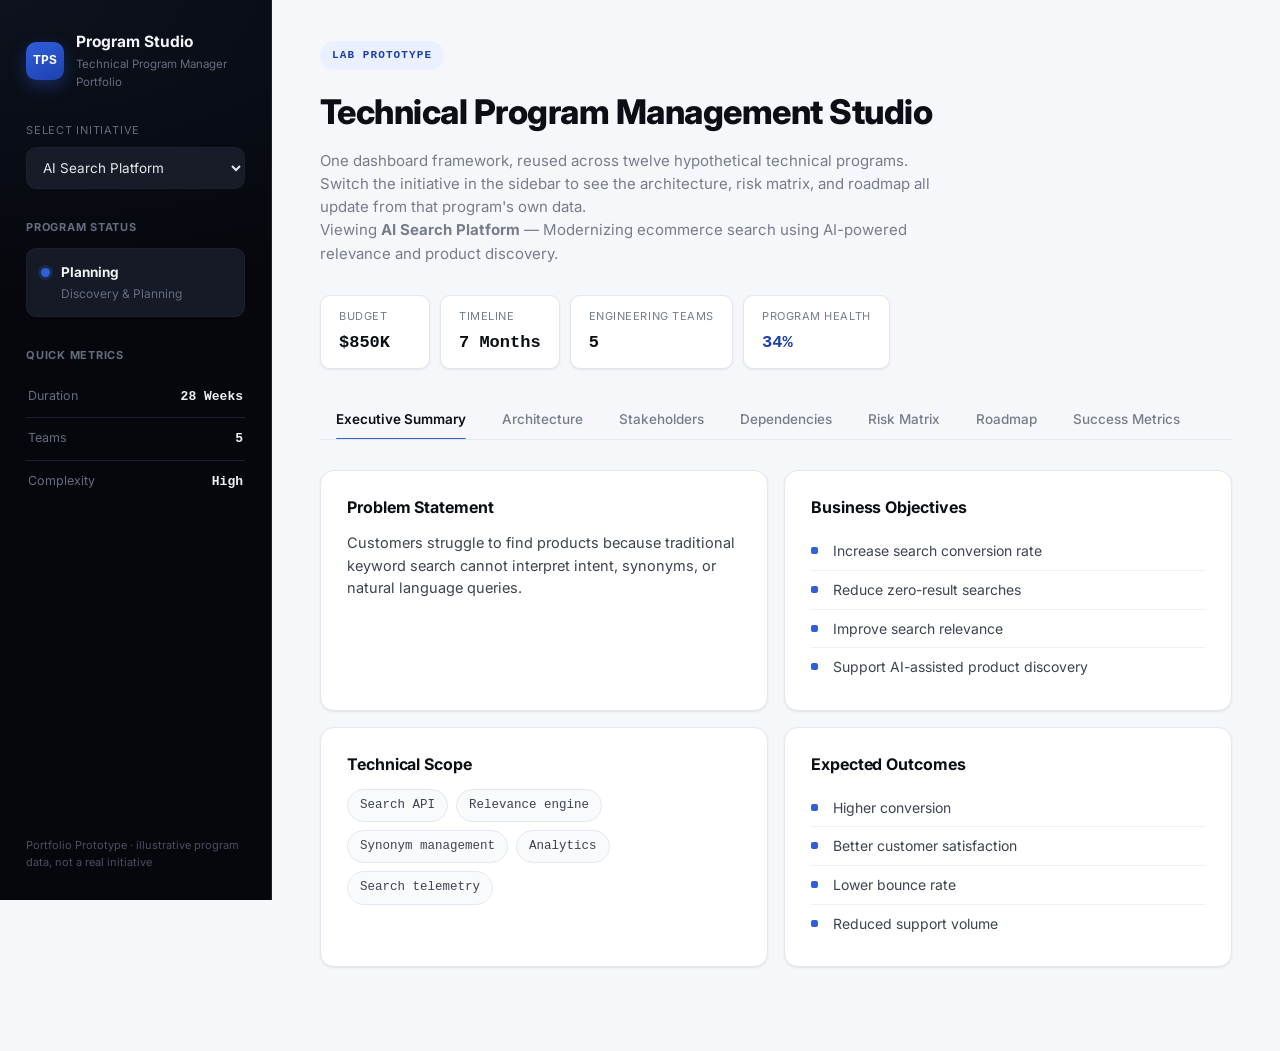
==== commit c3a94c89: "Update index.html" ====
--- a/tpm-dashboard/index.html
+++ b/tpm-dashboard/index.html
@@ -104,9 +104,12 @@
         <header class="hero">
             <div class="hero-text">
                 <span class="badge" id="badgeText">LAB PROTOTYPE</span>
-                <h1 id="programTitle">AI Search Platform</h1>
-                <p id="programSubtitle">
-                    Modernizing ecommerce search through AI-driven product discovery.
+                <h1>Technical Program Management Studio</h1>
+                <p class="intro">
+                    One dashboard framework, reused across twelve hypothetical technical programs. Switch the initiative in the sidebar to see the architecture, risk matrix, and roadmap all update from that program's own data.
+                </p>
+                <p class="viewing-label">
+                    Viewing <strong id="programTitle">AI Search Platform</strong> &mdash; <span id="programSubtitle">Modernizing ecommerce search through AI-driven product discovery.</span>
                 </p>
             </div>
 
--- a/tpm-dashboard/style.css
+++ b/tpm-dashboard/style.css
@@ -1,1957 +1,1060 @@
-:root{
-
-    --bg:#f4f7fb;
-    --surface:#ffffff;
-    --surface-2:#f9fbfd;
-
-    --sidebar:#1f2937;
-    --sidebar-light:#334155;
-
-    --primary:#2563eb;
-    --primary-light:#dbeafe;
-
-    --success:#16a34a;
-    --warning:#d97706;
-    --danger:#dc2626;
-
-    --text:#111827;
-    --text-light:#64748b;
-
-    --border:#e2e8f0;
-
-    --shadow-sm:0 2px 6px rgba(15,23,42,.06);
-    --shadow:0 10px 30px rgba(15,23,42,.08);
-    --shadow-lg:0 18px 40px rgba(15,23,42,.12);
-
-    --radius:14px;
-
-    --transition:.25s ease;
-
-}
-
-*{
-    margin:0;
-    padding:0;
-    box-sizing:border-box;
-}
-
-html{
-    scroll-behavior:smooth;
-}
-
-body{
-
-    font-family:'Inter',sans-serif;
-    background:var(--bg);
-    color:var(--text);
-
-    min-height:100vh;
-
-}
-
-img{
-    max-width:100%;
-    display:block;
-}
-
-button,
-select{
-
-    font-family:inherit;
-
-}
-
-ul{
-
-    list-style:none;
-
-}
-
-a{
-
-    text-decoration:none;
-    color:inherit;
-
-}
-
-::-webkit-scrollbar{
-
-    width:10px;
-
-}
-
-::-webkit-scrollbar-track{
-
-    background:#eef2f7;
-
-}
-
-::-webkit-scrollbar-thumb{
-
-    background:#c7d2e0;
-    border-radius:20px;
-
-}
-
-::-webkit-scrollbar-thumb:hover{
-
-    background:#94a3b8;
-
-}
-.app{
-
-    display:grid;
-
-    grid-template-columns:320px 1fr;
-
-    min-height:100vh;
-
-}
-
-.sidebar{
-
-    background:var(--sidebar);
-
-    color:white;
-
-    display:flex;
-    flex-direction:column;
-
-    padding:34px 28px;
-
-    gap:34px;
-
-    box-shadow:6px 0 30px rgba(0,0,0,.12);
-
-    position:sticky;
-    top:0;
-
-    height:100vh;
-
-    overflow:auto;
-
-}
-
-.logo{
-
-    border-bottom:1px solid rgba(255,255,255,.08);
-
-    padding-bottom:24px;
-
-}
-
-.logo h2{
-
-    font-size:28px;
-
-    font-weight:700;
-
-    margin-bottom:8px;
-
-}
-
-.logo p{
-
-    color:#cbd5e1;
-
-    font-size:14px;
-
-    line-height:1.6;
-
-}
-
-.program-selector{
-
-    display:flex;
-
-    flex-direction:column;
-
-    gap:10px;
-
-}
-
-.program-selector label{
-
-    font-size:13px;
-
-    text-transform:uppercase;
-
-    letter-spacing:.08em;
-
-    color:#94a3b8;
-
-}
-
-.program-selector select{
-
-    background:#334155;
-
-    color:white;
-
-    border:none;
-
-    border-radius:10px;
-
-    padding:14px 16px;
-
-    font-size:15px;
-
-    cursor:pointer;
-
-    transition:var(--transition);
-
-}
-
-.program-selector select:hover{
-
-    background:#3d4f67;
-
-}
-
-.program-selector select:focus{
-
-    outline:2px solid var(--primary);
-
-}
-
-.sidebar-section{
-
-    display:flex;
-
-    flex-direction:column;
-
-    gap:18px;
-
-}
-
-.sidebar-section h3{
-
-    color:#cbd5e1;
-
-    font-size:14px;
-
-    letter-spacing:.05em;
-
-    text-transform:uppercase;
-
-}
-
-.status-card{
-
-    display:flex;
-
-    align-items:center;
-
-    gap:14px;
-
-    padding:18px;
-
-    border-radius:14px;
-
-    background:rgba(255,255,255,.06);
-
-    border:1px solid rgba(255,255,255,.08);
-
-}
-
-.status-card strong{
-
-    display:block;
-
-    margin-bottom:4px;
-
-}
-
-.status-card p{
-
-    color:#cbd5e1;
-
-    font-size:13px;
-
-}
-
-.status-dot{
-
-    width:14px;
-
-    height:14px;
-
-    border-radius:50%;
-
-    background:var(--success);
-
-    box-shadow:
-
-        0 0 0 5px rgba(34,197,94,.12);
-
-}
-
-.metric-mini{
-
-    display:flex;
-
-    justify-content:space-between;
-
-    align-items:center;
-
-    padding:14px 16px;
-
-    background:rgba(255,255,255,.04);
-
-    border-radius:12px;
-
-    border:1px solid rgba(255,255,255,.06);
-
-    transition:var(--transition);
-
-}
-
-.metric-mini:hover{
-
-    transform:translateX(4px);
-
-    background:rgba(255,255,255,.08);
-
-}
-
-.metric-mini span{
-
-    color:#cbd5e1;
-
-    font-size:14px;
-
-}
-
-.metric-mini strong{
-
-    font-size:16px;
-
-}
-
-.main-content{
-
-    padding:40px;
-
-    overflow:auto;
-
-}
-
-.hero{
-    display:flex;
-    justify-content:space-between;
-    align-items:flex-start;
-    gap:40px;
-    margin-bottom:32px;
+:root {
+
+    --bg: #f5f7fa;
+    --surface: #ffffff;
+    --surface-2: #f8fafc;
+
+    --ink: #0b0e14;
+    --ink-soft: #3d4351;
+    --ink-muted: #767c8c;
+
+    --line: #e4e7ee;
+    --line-soft: #edeff4;
+
+    --sidebar-bg: #05070c;
+    --sidebar-bg-2: #0d121e;
+    --sidebar-text: #ccd2df;
+    --sidebar-text-dim: #656c7e;
+    --sidebar-line: #1b2130;
+
+    --accent: #2f5fdb;
+    --accent-2: #1e40af;
+    --accent-soft: #eaf0ff;
+    --accent-ink: #1d3fa8;
+
+    --layer-frontend: #2f5fdb;
+    --layer-service: #475569;
+    --layer-data: #0f172a;
+
+    --risk-low: #15803d;
+    --risk-low-bg: #eafaf0;
+    --risk-med: #a16207;
+    --risk-med-bg: #fff8e6;
+    --risk-high: #b91c1c;
+    --risk-high-bg: #fdecec;
+
+    --mono: "IBM Plex Mono", "SF Mono", Consolas, monospace;
+
+    --shadow-sm: 0 1px 3px rgba(11,14,20,.05), 0 1px 2px rgba(11,14,20,.04);
+    --shadow: 0 16px 36px rgba(11,14,20,.08);
+    --shadow-lg: 0 24px 60px rgba(11,14,20,.14);
+
+    --radius: 14px;
+    --radius-sm: 10px;
+    --ease: cubic-bezier(.16,1,.3,1);
+
+}
+
+* {
+    margin: 0;
+    padding: 0;
+    box-sizing: border-box;
+}
+
+html {
+    scroll-behavior: smooth;
+}
+
+body {
+    font-family: "Inter", Arial, sans-serif;
+    background: var(--bg);
+    color: var(--ink);
+    min-height: 100vh;
+    line-height: 1.55;
+}
+
+button, select {
+    font-family: inherit;
+}
+
+ul {
+    list-style: none;
+}
+
+::-webkit-scrollbar {
+    width: 9px;
+    height: 9px;
+}
+
+::-webkit-scrollbar-thumb {
+    background: #d7dae1;
+    border-radius: 999px;
+}
+
+.app {
+    display: grid;
+    grid-template-columns: 272px 1fr;
+    min-height: 100vh;
+}
+
+.sidebar {
+    background:
+        radial-gradient(1100px 500px at 0% 0%, var(--sidebar-bg-2) 0%, var(--sidebar-bg) 60%);
+    color: var(--sidebar-text);
+    padding: 30px 26px;
+    display: flex;
+    flex-direction: column;
+    gap: 30px;
+    position: sticky;
+    top: 0;
+    height: 100vh;
+    border-right: 1px solid var(--sidebar-line);
+}
+
+.logo {
+    display: flex;
+    align-items: center;
+    gap: 12px;
+}
+
+.logo-mark {
+    flex-shrink: 0;
+    width: 38px;
+    height: 38px;
+    display: grid;
+    place-items: center;
+    border-radius: 10px;
+    background: linear-gradient(155deg, var(--accent), var(--accent-2));
+    color: #ffffff;
+    font-family: var(--mono);
+    font-weight: 600;
+    font-size: 13px;
+    letter-spacing: .02em;
+    box-shadow: 0 6px 16px rgba(47,95,219,.35);
+}
+
+.logo h2 {
+    font-size: 15.5px;
+    font-weight: 700;
+    color: #f4f5f8;
+}
+
+.logo p {
+    font-size: 11.5px;
+    color: var(--sidebar-text-dim);
+    margin-top: 2px;
+}
+
+.program-selector label {
+    display: block;
+    font-size: 11px;
+    text-transform: uppercase;
+    letter-spacing: .07em;
+    color: var(--sidebar-text-dim);
+    margin-bottom: 8px;
+}
+
+.program-selector select {
+    width: 100%;
+    background: #171c28;
+    color: #e5e7ec;
+    border: 1px solid var(--sidebar-line);
+    border-radius: var(--radius-sm);
+    padding: 11px 12px;
+    font-size: 13.5px;
+    outline: none;
+    transition: border-color .2s var(--ease);
+}
+
+.program-selector select:focus {
+    border-color: var(--accent);
+}
+
+.sidebar-section h3 {
+    font-size: 11px;
+    text-transform: uppercase;
+    letter-spacing: .07em;
+    color: var(--sidebar-text-dim);
+    margin-bottom: 12px;
+}
+
+.status-card {
+    display: flex;
+    align-items: flex-start;
+    gap: 11px;
+    background: #151a26;
+    border: 1px solid var(--sidebar-line);
+    border-radius: var(--radius-sm);
+    padding: 13px 14px;
+}
+
+.status-dot {
+    flex-shrink: 0;
+    width: 9px;
+    height: 9px;
+    border-radius: 50%;
+    background: var(--accent);
+    margin-top: 6px;
+    box-shadow: 0 0 0 3px rgba(47,95,219,.22);
+}
+
+.status-card strong {
+    display: block;
+    font-size: 13.5px;
+    color: #f1f2f5;
+    margin-bottom: 2px;
+}
+
+.status-card p {
+    font-size: 12px;
+    color: var(--sidebar-text-dim);
+}
+
+.metric-mini {
+    display: flex;
+    justify-content: space-between;
+    align-items: baseline;
+    padding: 10px 2px;
+    border-bottom: 1px solid var(--sidebar-line);
+    font-size: 12.5px;
+}
+
+.metric-mini:last-child {
+    border-bottom: none;
+}
+
+.metric-mini span {
+    color: var(--sidebar-text-dim);
+}
+
+.metric-mini strong {
+    font-family: var(--mono);
+    color: #eef0f4;
+    font-size: 13px;
+}
+
+.sidebar-foot {
+    margin-top: auto;
+    font-size: 11px;
+    color: #4b5060;
+    line-height: 1.5;
+}
+
+.main-content {
+    padding: 40px 48px 70px;
+    max-width: 1180px;
+}
+
+.hero {
+    display: flex;
+    justify-content: space-between;
+    align-items: flex-end;
+    gap: 30px;
+    margin-bottom: 30px;
+    flex-wrap: wrap;
+}
+
+.hero-text {
+    max-width: 620px;
 }
 
 .badge {
     display: inline-block;
-    background: #dbeafe;
-    color: #2563eb;
-    padding: 8px 16px;
-    border-radius: 30px;
+    font-family: var(--mono);
+    font-size: 11px;
+    font-weight: 600;
+    letter-spacing: .1em;
+    text-transform: uppercase;
+    color: var(--accent-ink);
+    background: var(--accent-soft);
+    padding: 6px 12px;
+    border-radius: 999px;
+    margin-bottom: 16px;
+}
+
+.hero h1 {
+    font-size: 34px;
+    font-weight: 800;
+    letter-spacing: -.015em;
+    margin-bottom: 10px;
+}
+
+.hero-text p {
+    color: var(--ink-muted);
+    font-size: 15px;
+}
+
+.hero-stats {
+    display: flex;
+    gap: 10px;
+}
+
+.hero-stat {
+    background: var(--surface);
+    border: 1px solid var(--line);
+    border-radius: var(--radius-sm);
+    padding: 12px 18px;
+    min-width: 110px;
+    box-shadow: var(--shadow-sm);
+    transition: box-shadow .2s var(--ease), transform .2s var(--ease), border-color .2s var(--ease);
+}
+
+.hero-stat:hover {
+    box-shadow: var(--shadow);
+    transform: translateY(-1px);
+    border-color: #d7ddea;
+}
+
+.hero-stat.is-health strong {
+    color: var(--accent-2);
+}
+
+.hero-stat span {
+    display: block;
+    font-size: 11px;
+    color: var(--ink-muted);
+    text-transform: uppercase;
+    letter-spacing: .05em;
+    margin-bottom: 4px;
+}
+
+.hero-stat strong {
+    font-family: var(--mono);
+    font-size: 17px;
+    font-weight: 600;
+}
+
+.tabs {
+    display: flex;
+    gap: 4px;
+    border-bottom: 1px solid var(--line);
+    margin-bottom: 30px;
+    overflow-x: auto;
+}
+
+.tab {
+    background: none;
+    border: none;
+    padding: 12px 16px;
+    font-size: 13.5px;
+    font-weight: 500;
+    color: var(--ink-muted);
+    cursor: pointer;
+    position: relative;
+    white-space: nowrap;
+    transition: color .2s var(--ease);
+}
+
+.tab:hover {
+    color: var(--ink);
+}
+
+.tab.active {
+    color: var(--ink);
+    font-weight: 600;
+}
+
+.tab.active::after {
+    content: "";
+    position: absolute;
+    left: 16px;
+    right: 16px;
+    bottom: -1px;
+    height: 2px;
+    background: var(--accent);
+    border-radius: 2px;
+}
+
+.tab-content {
+    display: none;
+    animation: fade-in .35s var(--ease);
+}
+
+.tab-content.active {
+    display: block;
+}
+
+@keyframes fade-in {
+    from { opacity: 0; transform: translateY(6px); }
+    to { opacity: 1; transform: translateY(0); }
+}
+
+@media (prefers-reduced-motion: reduce) {
+    .tab-content { animation: none; }
+}
+
+.grid-2 {
+    display: grid;
+    grid-template-columns: 1fr 1fr;
+    gap: 16px;
+    margin-bottom: 16px;
+}
+
+.grid-4 {
+    display: grid;
+    grid-template-columns: repeat(4, 1fr);
+    gap: 14px;
+}
+
+.card {
+    background: var(--surface);
+    border: 1px solid var(--line);
+    border-radius: var(--radius);
+    padding: 24px 26px;
+    box-shadow: var(--shadow-sm);
+}
+
+.card h2 {
+    font-size: 16px;
+    font-weight: 700;
+    margin-bottom: 12px;
+    letter-spacing: -.005em;
+}
+
+.card > p {
+    color: var(--ink-soft);
+    font-size: 14.5px;
+}
+
+.section-header {
+    display: flex;
+    justify-content: space-between;
+    align-items: flex-start;
+    gap: 16px;
+    margin-bottom: 22px;
+    flex-wrap: wrap;
+}
+
+.section-header p {
+    color: var(--ink-muted);
+    font-size: 13.5px;
+    margin-top: 4px;
+}
+
+.section-title {
+    margin-bottom: 18px;
+}
+
+.section-title h2 {
+    font-size: 19px;
+    font-weight: 700;
+    margin-bottom: 4px;
+}
+
+.section-title p {
+    color: var(--ink-muted);
+    font-size: 14px;
+}
+
+.section-subtitle {
+    color: var(--ink-muted);
+    font-size: 13.5px;
+    margin-bottom: 18px;
+}
+
+.mini-heading {
     font-size: 12px;
+    text-transform: uppercase;
+    letter-spacing: .06em;
+    color: var(--ink-muted);
+    margin: 18px 0 10px;
+}
+
+.check-list li {
+    position: relative;
+    padding: 8px 0 8px 22px;
+    font-size: 14px;
+    color: var(--ink-soft);
+    border-bottom: 1px solid var(--line-soft);
+}
+
+.check-list li:last-child {
+    border-bottom: none;
+}
+
+.check-list li::before {
+    content: "";
+    position: absolute;
+    left: 0;
+    top: 15px;
+    width: 7px;
+    height: 7px;
+    border-radius: 2px;
+    background: var(--accent);
+}
+
+.chip-list {
+    display: flex;
+    flex-wrap: wrap;
+    gap: 8px;
+}
+
+.chip-list li {
+    font-family: var(--mono);
+    font-size: 12.5px;
+    background: var(--surface-2);
+    border: 1px solid var(--line);
+    color: var(--ink-soft);
+    padding: 6px 12px;
+    border-radius: 999px;
+}
+
+.architecture-legend {
+    display: flex;
+    gap: 16px;
+    font-size: 12.5px;
+    color: var(--ink-muted);
+}
+
+.architecture-legend span {
+    display: flex;
+    align-items: center;
+    gap: 6px;
+}
+
+.legend-dot {
+    width: 8px;
+    height: 8px;
+    border-radius: 50%;
+}
+
+.legend-dot.frontend { background: var(--layer-frontend); }
+.legend-dot.service { background: var(--layer-service); }
+.legend-dot.data { background: var(--layer-data); }
+
+.architecture-diagram {
+    display: flex;
+    align-items: stretch;
+    gap: 0;
+    overflow-x: auto;
+    padding: 6px 2px 10px;
+}
+
+.arch-lane {
+    flex: 1;
+    min-width: 190px;
+    display: flex;
+    flex-direction: column;
+    gap: 10px;
+}
+
+.arch-lane-label {
+    font-family: var(--mono);
+    font-size: 11px;
+    text-transform: uppercase;
+    letter-spacing: .07em;
+    color: var(--ink-muted);
+    margin-bottom: 4px;
+}
+
+.architecture-node {
+    border-radius: var(--radius-sm);
+    padding: 14px 16px;
+    background: var(--surface-2);
+    border: 1px solid var(--line);
+    border-left: 3px solid transparent;
+}
+
+.architecture-node.frontend { border-left-color: var(--layer-frontend); }
+.architecture-node.service { border-left-color: var(--layer-service); }
+.architecture-node.data { border-left-color: var(--layer-data); }
+
+.architecture-node h3 {
+    font-size: 13.5px;
     font-weight: 700;
-    letter-spacing: .1em;
-    text-transform: uppercase;
-    margin-bottom: 20px;
-}
-
-.hero h1{
-    font-size:42px;
-    font-weight:700;
-    margin-bottom:12px;
-    color:#0f172a;
-}
-
-.hero p{
-    max-width:700px;
-    color:var(--text-light);
-    line-height:1.7;
-    font-size:17px;
-}
-.hero-stats{
-
-    display:flex;
-
-    gap:18px;
-
-    flex-wrap:wrap;
-
-}
-
-.hero-stat{
-
-    min-width:150px;
-
-    background:white;
-
-    border:1px solid var(--border);
-
-    border-radius:14px;
-
-    padding:18px;
-
-    box-shadow:var(--shadow-sm);
-
-    transition:var(--transition);
-
-}
-
-.hero-stat:hover{
-
-    transform:translateY(-4px);
-
-    box-shadow:var(--shadow);
-
-}
-
-.hero-stat span{
-
-    display:block;
-
-    color:var(--text-light);
-
-    font-size:13px;
-
-    margin-bottom:8px;
-
-}
-
-.hero-stat strong{
-
-    font-size:22px;
-
-    color:var(--primary);
-
-}
-
-.section-title{
-
-    margin-bottom:24px;
-
-}
-
-.section-title h2{
-
-    font-size:28px;
-
-    margin-bottom:8px;
-
-}
-
-.section-title p{
-
-    color:var(--text-light);
-
-}
-
-.grid-2{
-
-    display:grid;
-
-    grid-template-columns:repeat(2,1fr);
-
-    gap:24px;
-
-    margin-bottom:24px;
-
-}
-
-.grid-4{
-
-    display:grid;
-
-    grid-template-columns:repeat(4,1fr);
-
-    gap:22px;
-
-}
-
-.card{
-
-    background:var(--surface);
-
-    border-radius:16px;
-
-    border:1px solid var(--border);
-
-    padding:28px;
-
-    box-shadow:var(--shadow-sm);
-
-    transition:var(--transition);
-
-}
-
-.card:hover{
-
-    transform:translateY(-4px);
-
-    box-shadow:var(--shadow);
-
-}
-
-.card h2{
-
-    margin-bottom:18px;
-
-    font-size:22px;
-
-}
-
-.card p{
-
-    color:var(--text-light);
-
-    line-height:1.8;
-
-}
-
-.card ul{
-
-    display:flex;
-
-    flex-direction:column;
-
-    gap:14px;
-
-}
-
-.card li{
-
-    display:flex;
-
-    align-items:flex-start;
-
-    gap:12px;
-
-    line-height:1.7;
-
-    color:#334155;
-
-}
-
-.card li::before{
-
-    content:"";
-
-    width:8px;
-
-    height:8px;
-
-    margin-top:10px;
-
-    border-radius:50%;
-
-    background:var(--primary);
-
-    flex-shrink:0;
-
-}
-
-.tabs{
-
-    display:flex;
-
-    flex-wrap:wrap;
-
-    gap:14px;
-
-    margin-bottom:30px;
-
-}
-
-.tab{
-
-    border:none;
-
-    background:white;
-
-    border:1px solid var(--border);
-
-    border-radius:12px;
-
-    padding:14px 22px;
-
-    cursor:pointer;
-
-    font-size:15px;
-
-    font-weight:600;
-
-    color:#475569;
-
-    transition:var(--transition);
-
-}
-
-.tab:hover{
-
-    background:var(--primary-light);
-
-    color:var(--primary);
-
-    transform:translateY(-2px);
-
-}
-
-.tab.active{
-
-    background:var(--primary);
-
-    color:white;
-
-    border-color:var(--primary);
-
-    box-shadow:var(--shadow-sm);
-
-}
-
-.tab-content{
-
-    display:none;
-
-    animation:fadeUp .35s ease;
-
-}
-
-.tab-content.active{
-
-    display:block;
-
-}
-
-@keyframes fadeUp{
-
-    from{
-
-        opacity:0;
-        transform:translateY(16px);
-
+    margin-bottom: 3px;
+}
+
+.architecture-node p {
+    font-size: 12.5px;
+    color: var(--ink-muted);
+}
+
+.arch-connector {
+    flex: 0 0 44px;
+    display: flex;
+    align-items: center;
+    justify-content: center;
+    position: relative;
+}
+
+.arch-connector::before {
+    content: "";
+    width: 100%;
+    height: 1px;
+    background: repeating-linear-gradient(
+        90deg,
+        var(--line) 0 6px,
+        transparent 6px 11px
+    );
+}
+
+.arch-connector::after {
+    content: "";
+    position: absolute;
+    right: 6px;
+    width: 0;
+    height: 0;
+    border-top: 4px solid transparent;
+    border-bottom: 4px solid transparent;
+    border-left: 6px solid var(--ink-muted);
+}
+
+@media (max-width: 860px) {
+    .architecture-diagram {
+        flex-direction: column;
     }
-
-    to{
-
-        opacity:1;
-        transform:translateY(0);
-
+    .arch-connector {
+        flex-basis: 24px;
     }
-
-}
-
-.section-header{
-
-    display:flex;
-
-    justify-content:space-between;
-
-    align-items:center;
-
-    margin-bottom:24px;
-
-    gap:30px;
-
-}
-
-.section-header h2{
-
-    margin-bottom:8px;
-
-}
-
-.section-header p{
-
-    color:var(--text-light);
-
-}
-
-.section-subtitle{
-
-    margin-bottom:24px;
-
-}
-
-.architecture-legend{
-
-    display:flex;
-
-    gap:20px;
-
-    align-items:center;
-
-    font-size:14px;
-
-    color:#64748b;
-
-}
-
-.architecture-legend span{
-
-    display:flex;
-
-    align-items:center;
-
-    gap:8px;
-
-}
-
-.legend-dot{
-
-    width:12px;
-    height:12px;
-    border-radius:50%;
-
-}
-
-.legend-dot.frontend{
-
-    background:#3b82f6;
-
-}
-
-.legend-dot.service{
-
-    background:#10b981;
-
-}
-
-.legend-dot.data{
-
-    background:#f59e0b;
-
-}
-
-.architecture-diagram{
-
-    display:flex;
-
-    justify-content:center;
-
-    align-items:center;
-
-    gap:22px;
-
-    flex-wrap:wrap;
-
-    min-height:300px;
-
-    padding:35px;
-
-    background:#f8fafc;
-
-    border:2px dashed #dbe4ef;
-
-    border-radius:16px;
-
-}
-
-.arch-node{
-
-    width:170px;
-
-    min-height:90px;
-
-    border-radius:14px;
-
-    background:white;
-
-    border:1px solid var(--border);
-
-    box-shadow:var(--shadow-sm);
-
-    display:flex;
-
-    flex-direction:column;
-
-    justify-content:center;
-
-    align-items:center;
-
-    text-align:center;
-
-    padding:18px;
-
-    transition:var(--transition);
-
-    position:relative;
-
-}
-
-.arch-node:hover{
-
-    transform:translateY(-8px);
-
-    box-shadow:var(--shadow);
-
-}
-
-.arch-node h4{
-
-    font-size:16px;
-
-    margin-bottom:8px;
-
-}
-
-.arch-node p{
-
-    font-size:13px;
-
-    color:#64748b;
-
-}
-
-.arch-node.frontend{
-
-    border-top:5px solid #3b82f6;
-
-}
-
-.arch-node.service{
-
-    border-top:5px solid #10b981;
-
-}
-
-.arch-node.data{
-
-    border-top:5px solid #f59e0b;
-
-}
-
-.arch-connector{
-
-    width:60px;
-
-    height:4px;
-
-    background:#cbd5e1;
-
-    border-radius:10px;
-
-    position:relative;
-
-}
-
-.arch-connector::after{
-
-    content:"";
-
-    position:absolute;
-
-    right:-8px;
-    top:-4px;
-
-    border-left:10px solid #cbd5e1;
-    border-top:6px solid transparent;
-    border-bottom:6px solid transparent;
-
-}
-
-.stakeholder-grid{
-
-    display:grid;
-
-    grid-template-columns:repeat(auto-fit,minmax(250px,1fr));
-
-    gap:22px;
-
-}
-
-.stakeholder-card{
-
-    background:white;
-
-    border-radius:16px;
-
-    border:1px solid var(--border);
-
-    padding:24px;
-
-    transition:var(--transition);
-
-    box-shadow:var(--shadow-sm);
-
-}
-
-.stakeholder-card:hover{
-
-    transform:translateY(-6px);
-
-    box-shadow:var(--shadow);
-
-}
-
-.stakeholder-icon{
-
-    width:60px;
-    height:60px;
-
-    border-radius:50%;
-
-    background:var(--primary-light);
-
-    display:flex;
-
-    justify-content:center;
-
-    align-items:center;
-
-    font-size:26px;
-
-    margin-bottom:18px;
-
-}
-
-.stakeholder-card h3{
-
-    font-size:20px;
-
-    margin-bottom:12px;
-
-}
-
-.stakeholder-role{
-
-    font-weight:600;
-
-    color:var(--primary);
-
-    margin-bottom:12px;
-
-}
-
-.stakeholder-card p{
-
-    color:#64748b;
-
-    line-height:1.7;
-
-}
-
-.stakeholder-tags{
-
-    display:flex;
-
-    flex-wrap:wrap;
-
-    gap:8px;
-
-    margin-top:18px;
-
-}
-
-.stakeholder-tags span{
-
-    padding:6px 10px;
-
-    background:#eff6ff;
-
-    color:var(--primary);
-
-    border-radius:20px;
-
-    font-size:12px;
-
-    font-weight:600;
-
-}
-
-.dependency-list{
-
-    display:flex;
-
-    flex-direction:column;
-
-    gap:16px;
-
-}
-
-.dependency-item{
-
-    display:flex;
-
-    justify-content:space-between;
-
-    align-items:center;
-
-    padding:16px 18px;
-
-    border:1px solid var(--border);
-
-    border-radius:12px;
-
-    background:white;
-
-    transition:var(--transition);
-
-}
-
-.dependency-item:hover{
-
-    transform:translateX(5px);
-
-    box-shadow:var(--shadow-sm);
-
-}
-
-.dependency-left{
-
-    display:flex;
-
-    align-items:center;
-
-    gap:14px;
-
-}
-
-.dependency-icon{
-
-    width:42px;
-    height:42px;
-
-    border-radius:50%;
-
-    display:flex;
-
-    justify-content:center;
-
-    align-items:center;
-
-    font-weight:700;
-
-    color:white;
-
-}
-
-.dep-complete{
-
-    background:var(--success);
-
-}
-
-.dep-progress{
-
-    background:var(--warning);
-
-}
-
-.dep-blocked{
-
-    background:var(--danger);
-
-}
-
-.dependency-info h4{
-
-    margin-bottom:4px;
-
-    font-size:16px;
-
-}
-
-.dependency-info p{
-
-    color:#64748b;
-
-    font-size:13px;
-
-}
-
-.dependency-status{
-
-    padding:8px 14px;
-
-    border-radius:20px;
-
-    font-size:13px;
-
-    font-weight:600;
-
-}
-
-.status-complete{
-
-    background:#dcfce7;
-
-    color:#15803d;
-
-}
-
-.status-progress{
-
-    background:#fef3c7;
-
-    color:#b45309;
-
-}
-
-.status-blocked{
-
-    background:#fee2e2;
-
-    color:#b91c1c;
-
-}
-
-.critical-path{
-
-    display:flex;
-
-    flex-direction:column;
-
-    gap:18px;
-
-}
-
-.path-step{
-
-    display:flex;
-
-    align-items:center;
-
-    gap:18px;
-
-}
-
-.path-circle{
-
-    width:48px;
-    height:48px;
-
-    border-radius:50%;
-
-    background:var(--primary);
-
-    color:white;
-
-    display:flex;
-
-    align-items:center;
-
-    justify-content:center;
-
-    font-weight:700;
-
-    flex-shrink:0;
-
-}
-
-.path-content{
-
-    flex:1;
-
-    background:#f8fafc;
-
-    border-radius:12px;
-
-    border:1px solid var(--border);
-
-    padding:16px;
-
-}
-
-.path-content h4{
-
-    margin-bottom:6px;
-
-    font-size:16px;
-
-}
-
-.path-content p{
-
-    color:#64748b;
-
-    font-size:14px;
-
-    line-height:1.6;
-
-}
-
-.path-line{
-
-    width:2px;
-
-    height:34px;
-
-    background:#cbd5e1;
-
-    margin-left:23px;
-
-}
-.badge{
-
-    display:inline-flex;
-
-    align-items:center;
-
-    padding:6px 12px;
-
-    border-radius:999px;
-
-    font-size:12px;
-
-    font-weight:600;
-
-    letter-spacing:.02em;
-
-}
-
-.badge.high{
-
-    background:#fee2e2;
-
-    color:#b91c1c;
-
-}
-
-.badge.medium{
-
-    background:#fef3c7;
-
-    color:#b45309;
-
-}
-
-.badge.low{
-
-    background:#dcfce7;
-
-    color:#15803d;
-
-}
-
-.empty-state{
-
-    display:flex;
-
-    flex-direction:column;
-
-    justify-content:center;
-
-    align-items:center;
-
-    text-align:center;
-
-    min-height:220px;
-
-    color:#94a3b8;
-
-    gap:12px;
-
-}
-
-.empty-state svg{
-
-    width:70px;
-
-    height:70px;
-
-    opacity:.35;
-
-}
-
-.risk-table{
-
-    width:100%;
-
-    border-collapse:collapse;
-
-    margin-top:10px;
-
-}
-
-.risk-table thead{
-
-    background:#f8fafc;
-
-}
-
-.risk-table th{
-
-    text-align:left;
-
-    padding:18px;
-
-    font-size:14px;
-
-    text-transform:uppercase;
-
-    letter-spacing:.05em;
-
-    color:#64748b;
-
-    border-bottom:1px solid var(--border);
-
-}
-
-.risk-table td{
-
-    padding:18px;
-
-    border-bottom:1px solid var(--border);
-
-    vertical-align:top;
-
-}
-
-.risk-table tbody tr{
-
-    transition:var(--transition);
-
-}
-
-.risk-table tbody tr:hover{
-
-    background:#f8fafc;
-
-}
-
-.risk-high{
-
-    color:#dc2626;
-
-    font-weight:600;
-
-}
-
-.risk-medium{
-
-    color:#d97706;
-
-    font-weight:600;
-
-}
-
-.risk-low{
-
-    color:#16a34a;
-
-    font-weight:600;
-
-}
-
-.score-display{
-
-    display:flex;
-
-    flex-direction:column;
-
-    align-items:center;
-
-    justify-content:center;
-
-    gap:24px;
-
-    padding:30px;
-
-}
-
-.score-circle{
-
-    width:180px;
-
-    height:180px;
-
-    border-radius:50%;
-
-    background:conic-gradient(
-        var(--primary) 0deg,
-        var(--primary) 260deg,
-        #e5e7eb 260deg,
-        #e5e7eb 360deg
-    );
-
-    display:flex;
-
-    align-items:center;
-
-    justify-content:center;
-
-    position:relative;
-
-}
-
-.score-circle::before{
-
-    content:"";
-
-    position:absolute;
-
-    width:135px;
-
-    height:135px;
-
-    border-radius:50%;
-
-    background:white;
-
-}
-
-.score-circle span{
-
-    position:relative;
-
-    z-index:2;
-
-    font-size:42px;
-
-    font-weight:700;
-
-    color:var(--primary);
-
-}
-
-.score-display p{
-
-    max-width:400px;
-
-    text-align:center;
-
-}
-
-#riskActions{
-
-    display:flex;
-
-    flex-direction:column;
-
-    gap:16px;
-
-}
-
-#riskActions li{
-
-    padding:16px;
-
-    background:#f8fafc;
-
-    border:1px solid var(--border);
-
-    border-radius:12px;
-
-}
-
-.timeline-container{
-
-    display:flex;
-
-    justify-content:space-between;
-
-    align-items:flex-start;
-
-    gap:20px;
-
-    margin-top:30px;
-
-    position:relative;
-
-}
-
-.timeline-container::before{
-
-    content:"";
-
-    position:absolute;
-
-    left:0;
-
-    right:0;
-
-    top:34px;
-
-    height:4px;
-
-    background:#dbe4ef;
-
-    z-index:1;
-
-}
-
-.timeline-step{
-
-    position:relative;
-
-    z-index:2;
-
-    flex:1;
-
-    text-align:center;
-
-}
-
-.timeline-dot{
-
-    width:70px;
-
-    height:70px;
-
-    border-radius:50%;
-
-    background:var(--primary);
-
-    color:white;
-
-    margin:0 auto 18px;
-
-    display:flex;
-
-    align-items:center;
-
-    justify-content:center;
-
-    font-weight:700;
-
-    box-shadow:var(--shadow);
-
-}
-
-.timeline-step h4{
-
-    margin-bottom:8px;
-
-}
-
-.timeline-step p{
-
-    color:#64748b;
-
-    font-size:14px;
-
-    line-height:1.6;
-
-}
-
-.roadmap-stats{
-
-    margin-top:32px;
-
-}
-
-.stat-card{
-
-    background:white;
-
-    border:1px solid var(--border);
-
-    border-radius:14px;
-
-    padding:24px;
-
-    text-align:center;
-
-    transition:var(--transition);
-
-    box-shadow:var(--shadow-sm);
-
-}
-
-.stat-card:hover{
-
-    transform:translateY(-5px);
-
-    box-shadow:var(--shadow);
-
-}
-
-.stat-card span{
-
-    display:block;
-
-    color:#64748b;
-
-    margin-bottom:10px;
-
-}
-
-.stat-card strong{
-
-    font-size:26px;
-
-    color:var(--primary);
-
-}
-
-.kpi-grid{
-
-    display:grid;
-
-    grid-template-columns:repeat(auto-fit,minmax(220px,1fr));
-
-    gap:24px;
-
-    margin-bottom:28px;
-
-}
-
-.kpi-card{
-
-    background:white;
-
-    border-radius:16px;
-
-    border:1px solid var(--border);
-
-    padding:26px;
-
-    transition:var(--transition);
-
-    box-shadow:var(--shadow-sm);
-
-}
-
-.kpi-card:hover{
-
-    transform:translateY(-6px);
-
-    box-shadow:var(--shadow);
-
-}
-
-.kpi-card h3{
-
-    margin-bottom:20px;
-
-    font-size:18px;
-
-}
-
-.kpi-value{
-
-    font-size:42px;
-
-    font-weight:700;
-
-    color:var(--primary);
-
-    margin-bottom:14px;
-
-}
-
-.kpi-target{
-
-    color:#64748b;
-
-    margin-bottom:18px;
-
-    font-size:14px;
-
-}
-
-.progress{
-
-    width:100%;
-
-    height:10px;
-
-    background:#e5e7eb;
-
-    border-radius:999px;
-
-    overflow:hidden;
-
-}
-
-.progress-fill{
-
-    height:100%;
-
-    background:linear-gradient(
-        90deg,
-        var(--primary),
-        #60a5fa
-    );
-
-    border-radius:999px;
-
-}
-
-.executive-summary{
-
-    display:grid;
-
-    grid-template-columns:repeat(2,1fr);
-
-    gap:24px;
-
-}
-
-.executive-item{
-
-    padding:22px;
-
-    border-radius:14px;
-
-    background:#f8fafc;
-
-    border:1px solid var(--border);
-
-}
-
-.executive-item h4{
-
-    margin-bottom:10px;
-
-    color:var(--primary);
-
-}
-
-.executive-item p{
-
-    color:#64748b;
-
-    line-height:1.7;
-
-}
-
-.text-center{
-
-    text-align:center;
-
-}
-
-.mt-20{
-
-    margin-top:20px;
-
-}
-
-.mb-20{
-
-    margin-bottom:20px;
-
-}
-
-@media (max-width:1400px){
-
-    .hero{
-
-        flex-direction:column;
-
-        align-items:flex-start;
-
+    .arch-connector::before {
+        width: 1px;
+        height: 100%;
+        background: repeating-linear-gradient(
+            180deg,
+            var(--line) 0 6px,
+            transparent 6px 11px
+        );
     }
-
-}
-
-
-@media (max-width:1200px){
-
-    .app{
-
-        grid-template-columns:280px 1fr;
-
+    .arch-connector::after {
+        top: auto;
+        right: auto;
+        bottom: 2px;
+        border-left: 4px solid transparent;
+        border-right: 4px solid transparent;
+        border-top: 6px solid var(--ink-muted);
     }
-
-    .grid-2{
-
-        grid-template-columns:1fr;
-
+}
+
+.stakeholder-grid {
+    display: grid;
+    grid-template-columns: repeat(auto-fill, minmax(210px, 1fr));
+    gap: 12px;
+}
+
+.stakeholder-card {
+    background: var(--surface);
+    border: 1px solid var(--line);
+    border-radius: var(--radius-sm);
+    padding: 16px 18px;
+    transition: border-color .2s var(--ease), transform .2s var(--ease);
+}
+
+.stakeholder-card:hover {
+    transform: translateY(-2px);
+    border-color: #d4d8e1;
+}
+
+.stakeholder-card h3 {
+    font-family: var(--mono);
+    font-size: 10.5px;
+    text-transform: uppercase;
+    letter-spacing: .06em;
+    color: var(--ink-muted);
+    margin-bottom: 6px;
+}
+
+.stakeholder-card strong {
+    display: block;
+    font-size: 14.5px;
+    margin-bottom: 4px;
+}
+
+.stakeholder-card p {
+    font-size: 13px;
+    color: var(--ink-soft);
+}
+
+.dependency-item {
+    display: flex;
+    justify-content: space-between;
+    align-items: center;
+    padding: 12px 4px;
+    border-bottom: 1px solid var(--line-soft);
+    font-size: 14px;
+}
+
+.dependency-item:last-child {
+    border-bottom: none;
+}
+
+.dependency-item span {
+    font-family: var(--mono);
+    font-size: 11px;
+    font-weight: 600;
+    padding: 3px 9px;
+    border-radius: 999px;
+    text-transform: uppercase;
+    letter-spacing: .03em;
+}
+
+.dependency-item[data-status="Complete"] span {
+    background: var(--risk-low-bg);
+    color: var(--risk-low);
+}
+
+.dependency-item[data-status="In Progress"] span {
+    background: var(--accent-soft);
+    color: var(--accent-ink);
+}
+
+.dependency-item[data-status="Blocked"] span {
+    background: var(--risk-high-bg);
+    color: var(--risk-high);
+}
+
+.critical-path {
+    display: flex;
+    flex-direction: column;
+    gap: 8px;
+}
+
+.critical-step {
+    font-size: 13.5px;
+    padding: 10px 14px;
+    background: var(--surface-2);
+    border: 1px solid var(--line);
+    border-radius: var(--radius-sm);
+    position: relative;
+    padding-left: 30px;
+}
+
+.critical-step::before {
+    content: "";
+    position: absolute;
+    left: 14px;
+    top: 50%;
+    transform: translateY(-50%);
+    width: 7px;
+    height: 7px;
+    border-radius: 50%;
+    background: var(--accent);
+}
+
+.risk-matrix-wrapper {
+    overflow-x: auto;
+}
+
+.risk-matrix {
+    display: grid;
+    grid-template-columns: 90px repeat(3, 1fr);
+    grid-template-rows: auto repeat(3, minmax(84px, auto));
+    gap: 6px;
+    min-width: 560px;
+}
+
+.rm-corner {
+    /* empty top-left cell */
+}
+
+.rm-axis-label {
+    font-family: var(--mono);
+    font-size: 10.5px;
+    text-transform: uppercase;
+    letter-spacing: .06em;
+    color: var(--ink-muted);
+    display: flex;
+    align-items: center;
+    justify-content: center;
+    text-align: center;
+    padding: 6px;
+}
+
+.rm-row-label {
+    font-family: var(--mono);
+    font-size: 10.5px;
+    text-transform: uppercase;
+    letter-spacing: .06em;
+    color: var(--ink-muted);
+    display: flex;
+    align-items: center;
+    justify-content: flex-end;
+    text-align: right;
+    padding-right: 10px;
+}
+
+.rm-cell {
+    border-radius: var(--radius-sm);
+    padding: 10px;
+    display: flex;
+    flex-wrap: wrap;
+    align-content: flex-start;
+    gap: 6px;
+    border: 1px solid var(--line);
+}
+
+.rm-cell.sev-low { background: var(--risk-low-bg); }
+.rm-cell.sev-med { background: var(--risk-med-bg); }
+.rm-cell.sev-high { background: var(--risk-high-bg); }
+
+.rm-chip {
+    font-size: 11.5px;
+    font-weight: 600;
+    padding: 5px 9px;
+    border-radius: 999px;
+    background: rgba(255,255,255,.7);
+    border: 1px solid rgba(16,20,30,.08);
+    cursor: default;
+}
+
+.sev-low .rm-chip { color: var(--risk-low); }
+.sev-med .rm-chip { color: var(--risk-med); }
+.sev-high .rm-chip { color: var(--risk-high); }
+
+.rm-axis-title {
+    font-family: var(--mono);
+    font-size: 10px;
+    text-transform: uppercase;
+    letter-spacing: .08em;
+    color: var(--ink-muted);
+    margin-top: 10px;
+}
+
+.risk-table {
+    width: 100%;
+    border-collapse: collapse;
+    font-size: 13.5px;
+}
+
+.risk-table th {
+    text-align: left;
+    font-size: 11px;
+    text-transform: uppercase;
+    letter-spacing: .05em;
+    color: var(--ink-muted);
+    padding: 10px 8px;
+    border-bottom: 1px solid var(--line);
+}
+
+.risk-table td {
+    padding: 12px 8px;
+    border-bottom: 1px solid var(--line-soft);
+    color: var(--ink-soft);
+}
+
+.risk-table tr:last-child td {
+    border-bottom: none;
+}
+
+.score-display {
+    margin-bottom: 6px;
+}
+
+.score-bar-wrap {
+    margin-bottom: 12px;
+}
+
+.score-bar-track {
+    height: 8px;
+    background: var(--line-soft);
+    border-radius: 999px;
+    overflow: hidden;
+    margin-bottom: 8px;
+}
+
+.score-bar-fill {
+    height: 100%;
+    border-radius: 999px;
+    background: linear-gradient(90deg, var(--risk-low), var(--risk-med), var(--risk-high));
+    transition: width .5s var(--ease);
+}
+
+.score-bar-value {
+    font-family: var(--mono);
+    font-size: 12.5px;
+    color: var(--ink-muted);
+}
+
+.score-bar-value strong {
+    color: var(--ink);
+    font-size: 14px;
+}
+
+#riskSummary {
+    font-size: 14px;
+    color: var(--ink-soft);
+}
+
+.timeline-container {
+    display: flex;
+    align-items: flex-start;
+    gap: 0;
+    overflow-x: auto;
+    padding: 10px 2px 4px;
+}
+
+.timeline-step {
+    flex: 1;
+    min-width: 130px;
+    position: relative;
+    padding-top: 26px;
+    text-align: center;
+}
+
+.timeline-step::before {
+    content: "";
+    position: absolute;
+    top: 9px;
+    left: 0;
+    width: 100%;
+    height: 2px;
+    background: var(--line);
+}
+
+.timeline-step:first-child::before {
+    left: 50%;
+    width: 50%;
+}
+
+.timeline-step:last-child::before {
+    width: 50%;
+}
+
+.timeline-step.is-complete::before,
+.timeline-step.is-current::before {
+    background: var(--accent);
+}
+
+.timeline-dot {
+    position: absolute;
+    top: 0;
+    left: 50%;
+    transform: translateX(-50%);
+    width: 18px;
+    height: 18px;
+    border-radius: 50%;
+    background: var(--surface);
+    border: 2px solid var(--line);
+    display: grid;
+    place-items: center;
+    font-family: var(--mono);
+    font-size: 9px;
+    color: var(--ink-muted);
+}
+
+.timeline-step.is-complete .timeline-dot {
+    background: var(--accent);
+    border-color: var(--accent);
+    color: #fff;
+}
+
+.timeline-step.is-current .timeline-dot {
+    border-color: var(--accent);
+    color: var(--accent);
+    box-shadow: 0 0 0 4px var(--accent-soft);
+}
+
+.timeline-step h4 {
+    font-size: 13.5px;
+    font-weight: 600;
+    margin: 12px 0 3px;
+}
+
+.timeline-step p {
+    font-size: 11.5px;
+    color: var(--ink-muted);
+    text-transform: uppercase;
+    letter-spacing: .04em;
+}
+
+.stat-card {
+    background: var(--surface);
+    border: 1px solid var(--line);
+    border-radius: var(--radius-sm);
+    padding: 16px 18px;
+}
+
+.stat-card span {
+    display: block;
+    font-size: 11.5px;
+    color: var(--ink-muted);
+    text-transform: uppercase;
+    letter-spacing: .05em;
+    margin-bottom: 6px;
+}
+
+.stat-card strong {
+    font-family: var(--mono);
+    font-size: 18px;
+}
+
+.roadmap-stats {
+    margin-top: 16px;
+}
+
+.kpi-grid {
+    display: grid;
+    grid-template-columns: repeat(auto-fill, minmax(220px, 1fr));
+    gap: 14px;
+    margin-bottom: 16px;
+}
+
+.kpi-card {
+    background: var(--surface);
+    border: 1px solid var(--line);
+    border-radius: var(--radius);
+    padding: 20px 22px;
+}
+
+.kpi-card h3 {
+    font-size: 12.5px;
+    color: var(--ink-muted);
+    margin-bottom: 10px;
+    font-weight: 500;
+}
+
+.kpi-value {
+    font-family: var(--mono);
+    font-size: 28px;
+    font-weight: 600;
+    color: var(--ink);
+    margin-bottom: 4px;
+}
+
+.kpi-target {
+    font-size: 11.5px;
+    color: var(--ink-muted);
+    text-transform: uppercase;
+    letter-spacing: .04em;
+}
+
+.executive-summary {
+    display: grid;
+    grid-template-columns: repeat(auto-fill, minmax(200px, 1fr));
+    gap: 16px;
+}
+
+.executive-item h4 {
+    font-size: 11.5px;
+    text-transform: uppercase;
+    letter-spacing: .05em;
+    color: var(--ink-muted);
+    margin-bottom: 6px;
+}
+
+.executive-item p {
+    font-size: 15px;
+    font-weight: 600;
+}
+
+@media (max-width: 980px) {
+
+    .app {
+        grid-template-columns: 1fr;
     }
 
-    .grid-4{
-
-        grid-template-columns:repeat(2,1fr);
-
+    .sidebar {
+        position: relative;
+        height: auto;
+        flex-direction: row;
+        flex-wrap: wrap;
+        align-items: center;
     }
 
-    .executive-summary{
-
-        grid-template-columns:1fr;
-
+    .sidebar-foot {
+        margin-top: 0;
     }
 
-}
-
-
-@media (max-width:900px){
-
-    .app{
-
-        grid-template-columns:1fr;
-
+    .main-content {
+        padding: 30px 20px 60px;
     }
 
-    .sidebar{
-
-        position:relative;
-
-        height:auto;
-
+    .grid-2 {
+        grid-template-columns: 1fr;
     }
 
-    .main-content{
-
-        padding:24px;
-
+    .grid-4 {
+        grid-template-columns: repeat(2, 1fr);
     }
 
-    .hero h1{
-
-        font-size:34px;
-
-    }
-
-    .tabs{
-
-        overflow-x:auto;
-
-        flex-wrap:nowrap;
-
-        padding-bottom:10px;
-
-    }
-
-    .timeline-container{
-
-        flex-direction:column;
-
-    }
-
-    .timeline-container::before{
-
-        display:none;
-
-    }
-
-    .timeline-step{
-
-        width:100%;
-
-    }
-
-}
-
-
-@media (max-width:768px){
-
-    .hero-stats{
-
-        width:100%;
-
-    }
-
-    .hero-stat{
-
-        flex:1;
-
-    }
-
-    .grid-4{
-
-        grid-template-columns:1fr;
-
-    }
-
-    .risk-table{
-
-        display:block;
-
-        overflow-x:auto;
-
-        white-space:nowrap;
-
-    }
-
-}
-
-
-@media (max-width:600px){
-
-    .main-content{
-
-        padding:18px;
-
-    }
-
-    .card{
-
-        padding:20px;
-
-    }
-
-    .hero h1{
-
-        font-size:28px;
-
-    }
-
-    .hero p{
-
-        font-size:15px;
-
-    }
-
-    .timeline-dot{
-
-        width:56px;
-
-        height:56px;
-
-    }
-
-    .score-circle{
-
-        width:140px;
-
-        height:140px;
-
-    }
-
-    .score-circle::before{
-
-        width:100px;
-
-        height:100px;
-
-    }
-
-    .score-circle span{
-
-        font-size:30px;
-
-    }
-
-}
-
-@keyframes pulse{
-
-    0%{
-
-        transform:scale(1);
-
-    }
-
-    50%{
-
-        transform:scale(1.03);
-
-    }
-
-    100%{
-
-        transform:scale(1);
-
-    }
-
-}
-
-.hero-stat:hover strong{
-
-    animation:pulse .6s ease;
-
-}
-
-.timeline-dot:hover{
-
-    animation:pulse .6s ease;
-
-}
-
-.kpi-card:hover .progress-fill{
-
-    filter:brightness(1.1);
-
-}
+}
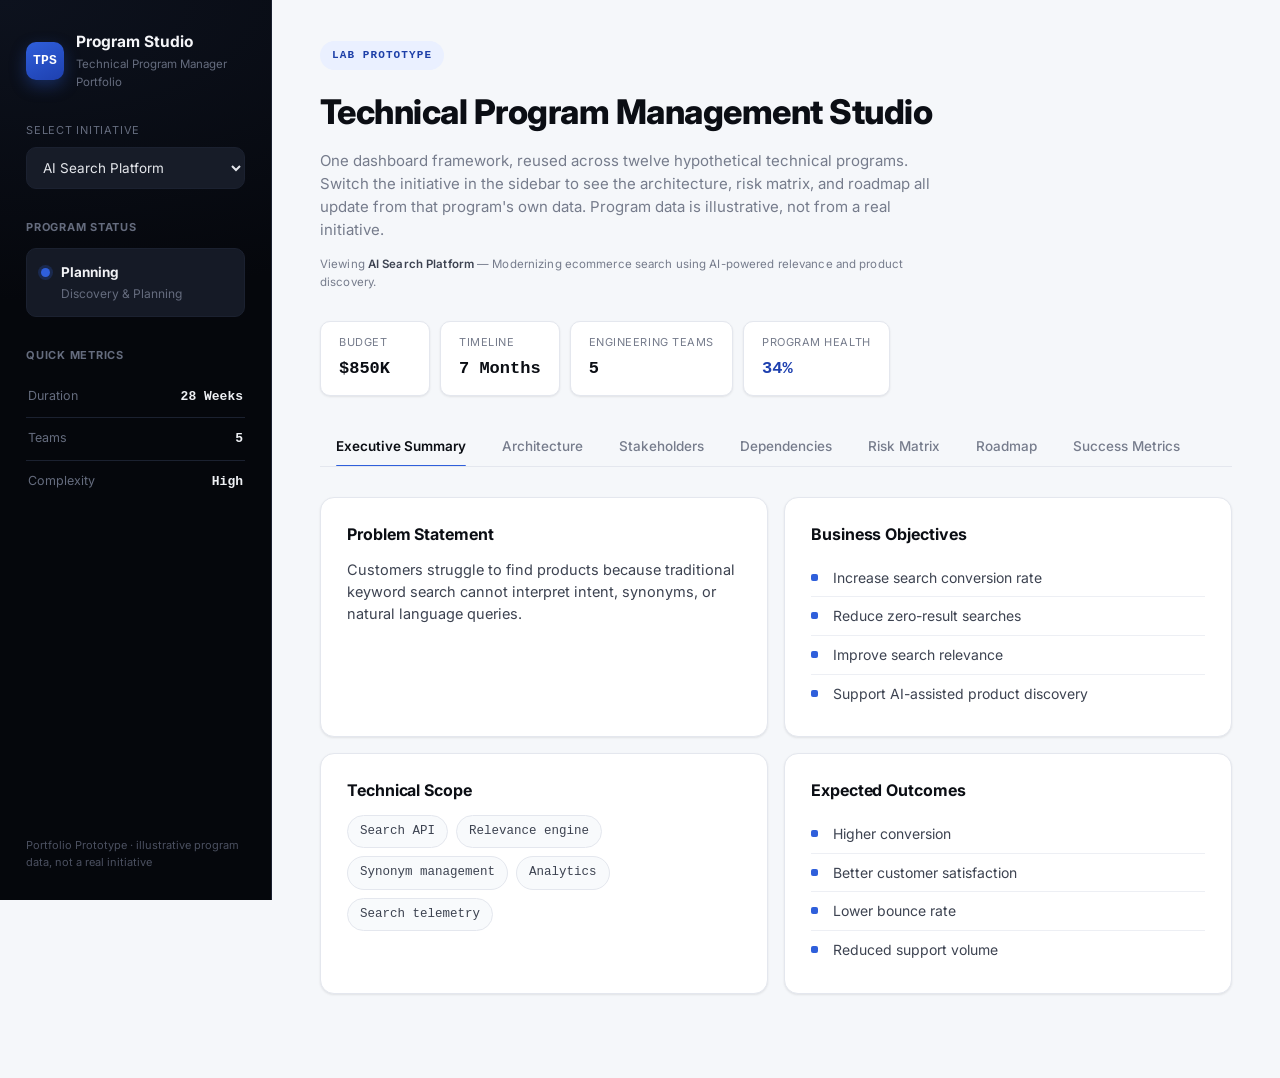
==== commit da0de10f: "Update index.html" ====
--- a/tpm-dashboard/index.html
+++ b/tpm-dashboard/index.html
@@ -106,7 +106,7 @@
                 <span class="badge" id="badgeText">LAB PROTOTYPE</span>
                 <h1>Technical Program Management Studio</h1>
                 <p class="intro">
-                    One dashboard framework, reused across twelve hypothetical technical programs. Switch the initiative in the sidebar to see the architecture, risk matrix, and roadmap all update from that program's own data.
+                    One dashboard framework, reused across twelve hypothetical technical programs. Switch the initiative in the sidebar to see the architecture, risk matrix, and roadmap all update from that program's own data. Program data is illustrative, not from a real initiative.
                 </p>
                 <p class="viewing-label">
                     Viewing <strong id="programTitle">AI Search Platform</strong> &mdash; <span id="programSubtitle">Modernizing ecommerce search through AI-driven product discovery.</span>
--- a/tpm-dashboard/style.css
+++ b/tpm-dashboard/style.css
@@ -81,11 +81,21 @@
     border-radius: 999px;
 }
 
+
+/* ============================================
+   App shell
+   ============================================ */
+
 .app {
     display: grid;
     grid-template-columns: 272px 1fr;
     min-height: 100vh;
 }
+
+
+/* ============================================
+   Sidebar
+   ============================================ */
 
 .sidebar {
     background:
@@ -230,6 +240,11 @@
     line-height: 1.5;
 }
 
+
+/* ============================================
+   Main content
+   ============================================ */
+
 .main-content {
     padding: 40px 48px 70px;
     max-width: 1180px;
@@ -269,9 +284,21 @@
     margin-bottom: 10px;
 }
 
-.hero-text p {
+.hero-text .intro {
     color: var(--ink-muted);
     font-size: 15px;
+    margin-bottom: 14px;
+}
+
+.viewing-label {
+    font-size: 11.5px;
+    color: var(--ink-muted);
+    letter-spacing: .01em;
+}
+
+.viewing-label strong {
+    color: var(--ink-soft);
+    font-weight: 600;
 }
 
 .hero-stats {
@@ -313,6 +340,9 @@
     font-size: 17px;
     font-weight: 600;
 }
+
+
+/* ---------- Tabs ---------- */
 
 .tabs {
     display: flex;
@@ -373,6 +403,9 @@
     .tab-content { animation: none; }
 }
 
+
+/* ---------- Shared card / grid framing ---------- */
+
 .grid-2 {
     display: grid;
     grid-template-columns: 1fr 1fr;
@@ -449,6 +482,9 @@
     color: var(--ink-muted);
     margin: 18px 0 10px;
 }
+
+
+/* ---------- Lists ---------- */
 
 .check-list li {
     position: relative;
@@ -488,6 +524,11 @@
     padding: 6px 12px;
     border-radius: 999px;
 }
+
+
+/* ============================================
+   Architecture — layered lanes + connectors
+   ============================================ */
 
 .architecture-legend {
     display: flex;
@@ -616,6 +657,11 @@
     }
 }
 
+
+/* ============================================
+   Stakeholders
+   ============================================ */
+
 .stakeholder-grid {
     display: grid;
     grid-template-columns: repeat(auto-fill, minmax(210px, 1fr));
@@ -654,6 +700,11 @@
     font-size: 13px;
     color: var(--ink-soft);
 }
+
+
+/* ============================================
+   Dependencies
+   ============================================ */
 
 .dependency-item {
     display: flex;
@@ -721,6 +772,11 @@
     background: var(--accent);
 }
 
+
+/* ============================================
+   Risk Matrix
+   ============================================ */
+
 .risk-matrix-wrapper {
     overflow-x: auto;
 }
@@ -800,6 +856,9 @@
     margin-top: 10px;
 }
 
+
+/* ---------- Risk table ---------- */
+
 .risk-table {
     width: 100%;
     border-collapse: collapse;
@@ -825,6 +884,9 @@
 .risk-table tr:last-child td {
     border-bottom: none;
 }
+
+
+/* ---------- Severity bar ---------- */
 
 .score-display {
     margin-bottom: 6px;
@@ -864,6 +926,11 @@
     font-size: 14px;
     color: var(--ink-soft);
 }
+
+
+/* ============================================
+   Roadmap timeline
+   ============================================ */
 
 .timeline-container {
     display: flex;
@@ -972,6 +1039,11 @@
     margin-top: 16px;
 }
 
+
+/* ============================================
+   KPIs
+   ============================================ */
+
 .kpi-grid {
     display: grid;
     grid-template-columns: repeat(auto-fill, minmax(220px, 1fr));
@@ -1026,6 +1098,11 @@
     font-size: 15px;
     font-weight: 600;
 }
+
+
+/* ============================================
+   Responsive
+   ============================================ */
 
 @media (max-width: 980px) {
 
